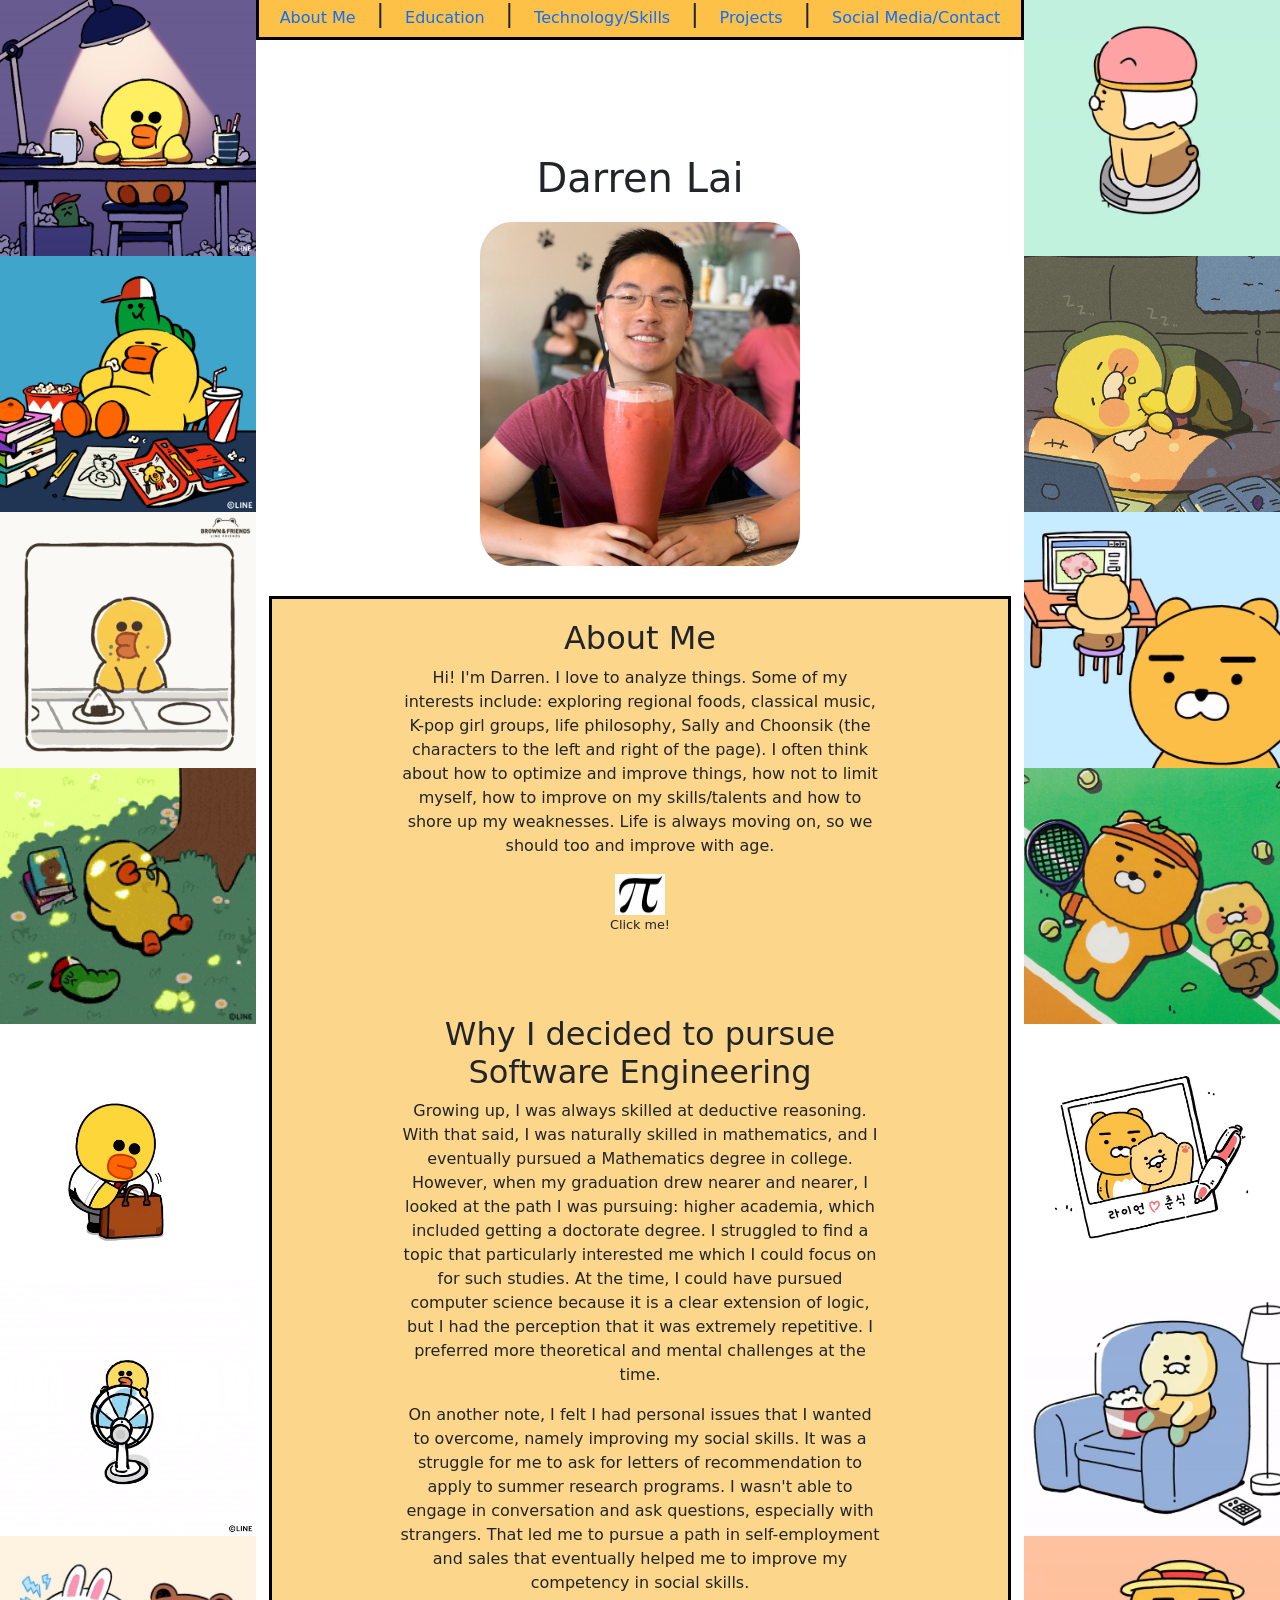
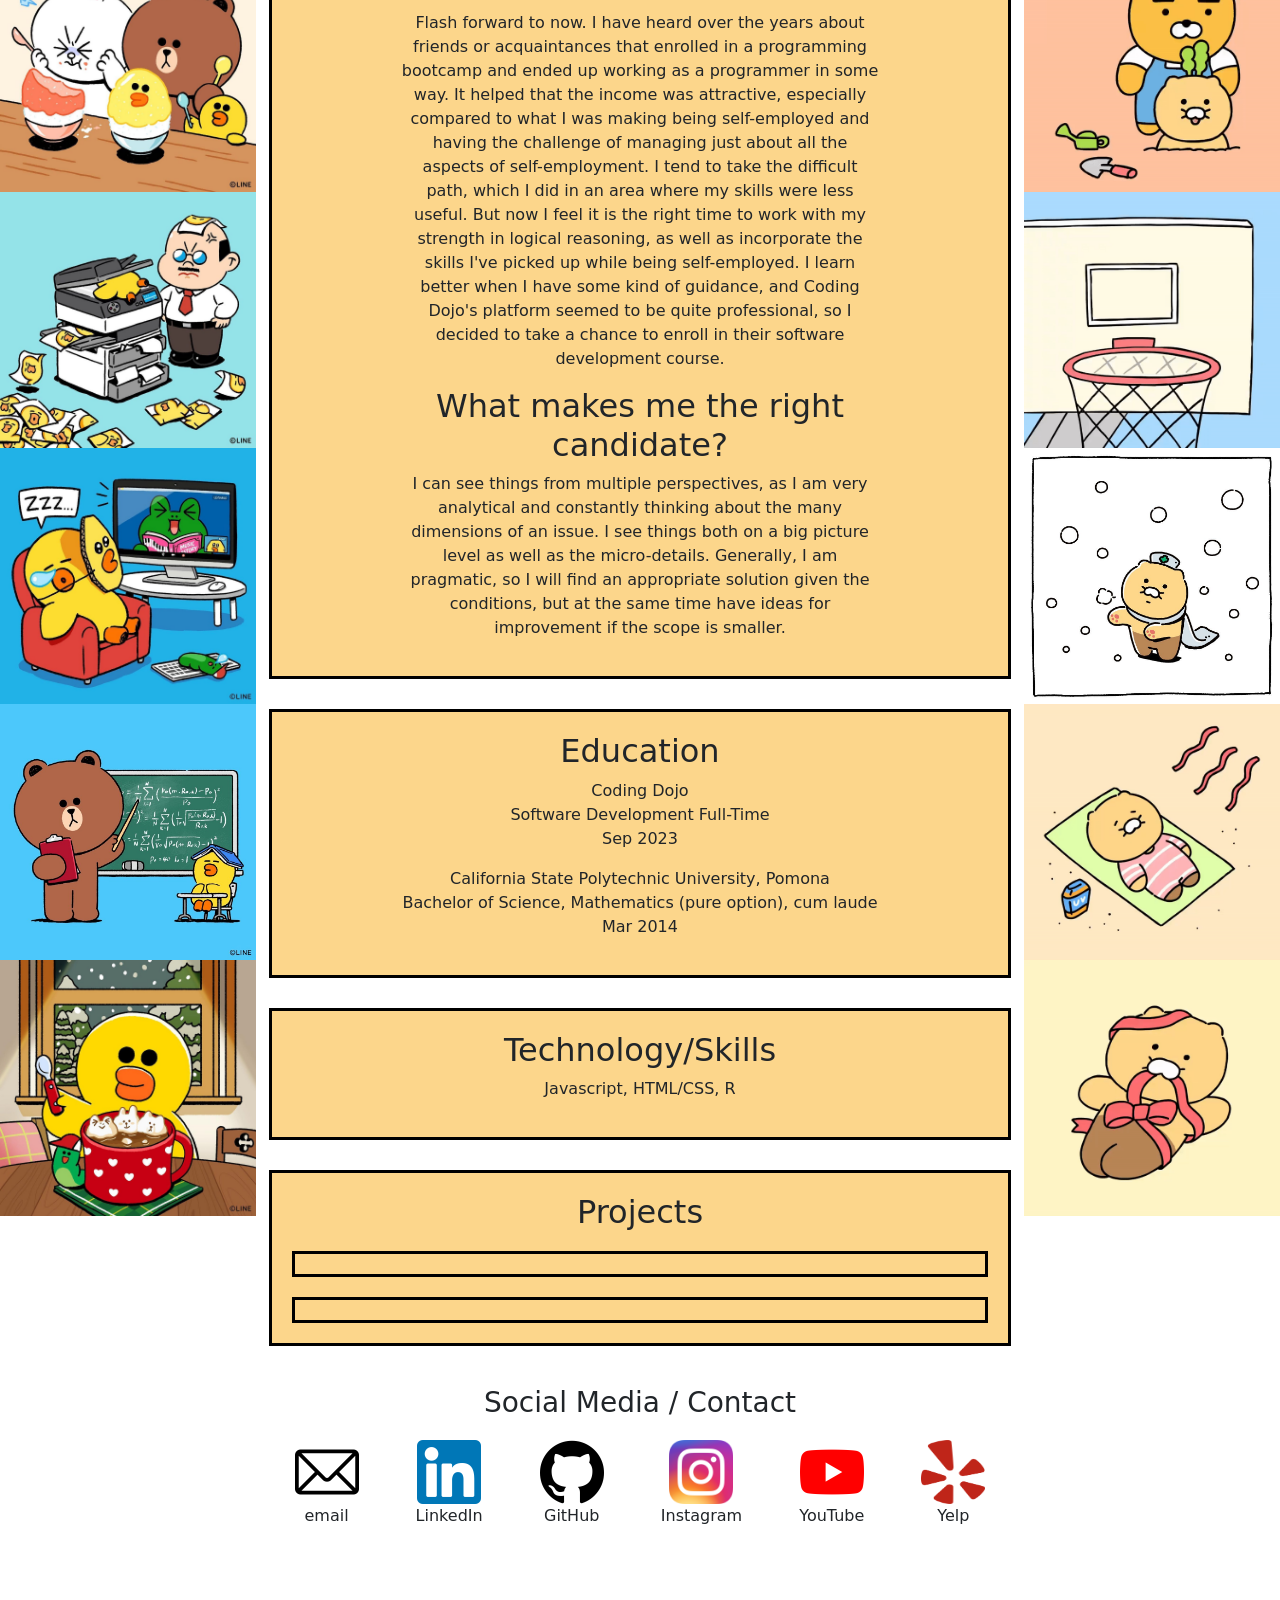
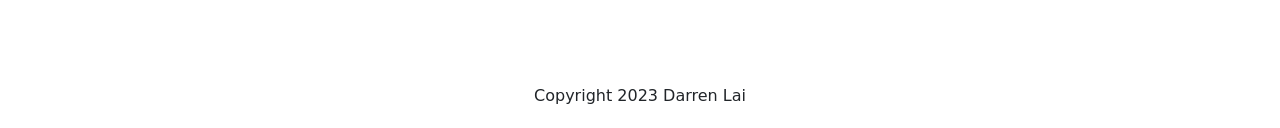
==== index.html @ 69d33baa "Add files via upload" ====
<!DOCTYPE html>
<html lang="en">
  <head>
    <!-- Required meta tags -->
    <meta charset="utf-8">
    <meta name="viewport" content="width=device-width, initial-scale=1, shrink-to-fit=no">
    <title>Darren Lai</title>
    <!-- load Bootstrap -->
    <link href="https://cdn.jsdelivr.net/npm/bootstrap@5.0.1/dist/css/bootstrap.min.css" rel="stylesheet" integrity="sha384-+0n0xVW2eSR5OomGNYDnhzAbDsOXxcvSN1TPprVMTNDbiYZCxYbOOl7+AMvyTG2x" crossorigin="anonymous">
    
    <!-- Optional JavaScript -->
    <script src="https://cdn.jsdelivr.net/npm/bootstrap@5.0.1/dist/js/bootstrap.bundle.min.js" integrity="sha384-gtEjrD/SeCtmISkJkNUaaKMoLD0//ElJ19smozuHV6z3Iehds+3Ulb9Bn9Plx0x4" crossorigin="anonymous"></script>
    <link rel="stylesheet" type="text/css" href="style.css">
</head>
<body>
  <div class="leftColumn">
    <img src="Lai_Darren_Portfolio_images/sally_workshop.jpg" alt="Sally workshop">
    <img src="Lai_Darren_Portfolio_images/sally_desk.jpg" alt="Sally desk">
    <img src="Lai_Darren_Portfolio_images/sally_eating.gif" alt="Sally eating gif">
    <img src="Lai_Darren_Portfolio_images/sally_chilling.gif" alt="Sally chilling">
    <img src="Lai_Darren_Portfolio_images/sally_cheerup.gif" alt="Sally cheer up">
    <img src="Lai_Darren_Portfolio_images/sally_fan.gif" alt="Sally fan">
    <img src="Lai_Darren_Portfolio_images/sally_shavedice.jpg" alt="Sally shaved ice">
    <img src="Lai_Darren_Portfolio_images/sally_copier.jpg" alt="Sally copy machine">
    <img src="Lai_Darren_Portfolio_images/sally_snooze.jpg" alt="Sally snoozing">
    <img src="Lai_Darren_Portfolio_images/sally_class.jpg" alt="Sally in class">
    <img src="Lai_Darren_Portfolio_images/sally_hotcocoa.jpg" alt="">
  </div>
  <div class="rightColumn">
    <img src="Lai_Darren_Portfolio_images/choonsik_carpet.gif" alt="Choonsik magic carpet">
    <img src="Lai_Darren_Portfolio_images/choonsik_dozing.jpg" alt="Ryan and Choonsik photo">
    <img src="Lai_Darren_Portfolio_images/choonsik_computer.gif" alt="Choonsik computer">
    <img src="Lai_Darren_Portfolio_images/ryanchoonsik_tennis.jpg" alt="Ryan and Choonsik tennis">
    <img src="Lai_Darren_Portfolio_images/ryanchoonsik_photo.jpg" alt="Ryan and Choonsik photo">
    <img src="Lai_Darren_Portfolio_images/choonsik_popcorn.gif" alt="Choonsik eating popcorn">
    <img src="Lai_Darren_Portfolio_images/choonsik_garden.gif" alt="Ryan harvesting Choonsik">
    <img src="Lai_Darren_Portfolio_images/choonsik_basketball.gif" alt="Choonsik as basketball">
    <img src="Lai_Darren_Portfolio_images/choonsik_snow.jpg" alt="nurse Choonsik in the snow">
    <img src="Lai_Darren_Portfolio_images/choonsik_tanning.gif" alt="Choonsik tanning">
    <img src="Lai_Darren_Portfolio_images/choonsik_giftwrap.gif" alt="Choonsik giftwrapped">
  </div>
<!-- nagivation hamburger icon-->
  <button onclick=openNav() class="navButton">
    <img src="Lai_Darren_Portfolio_images/hamburgermenu_icon.gif" alt="hamburger menu icon">
  </button>
<!-- navigation bar -->
  <nav class="navScreen">
    <a href="#aboutMe">About Me</a>
    <h4>|</h4>
    <a href="#education">Education</a>
    <h4>|</h4>
    <a href="#techSkills">Technology/Skills</a>
    <h4>|</h4>
    <a href="#projects">Projects</a>
    <h4>|</h4>
    <a href="#socialMedia">Social Media/Contact</a>
  </nav>
<!-- small screen navigation bar -->
  <nav class=navMobile>
    <div class="navMobileRow">
      <a onclick=closeNav() href="#aboutMe">About Me</a>
    <h4>|</h4>
    <a onclick=closeNav() href="#education">Education</a>
    <h4>|</h4>
    <a onclick=closeNav() href="#techSkills">Technology/Skills</a>
    </div>
    <div class="navMobileRow">
      <a onclick=closeNav() href="#projects">Projects</a>
    <h4>|</h4>
    <a onclick=closeNav() href="#socialMedia">Social Media/Contact</a>
    </div>
  </nav>

  <h1>Darren Lai</h1>
  <img class="profilePic" src="Lai_Darren_Portfolio_images/profilepic_main.jpg" alt="profile pic">
  <div id="aboutMe">
    <h2>About Me</h2>
    <p>
      Hi! I'm Darren. I love to analyze things. Some of my interests include: exploring regional foods, classical music, K-pop girl groups, life philosophy, Sally and Choonsik (the characters to the left and right of the page). I often think about how to optimize and improve things, how not to limit myself, how to improve on my skills/talents and how to shore up my weaknesses. Life is always moving on, so we should too and improve with age.
    </p>
    <img class="pi" onclick=showFunFact() src="Lai_Darren_Portfolio_images/blinkingpi.gif" alt="pi">
    <p class="clickMe">
      Click me!
    </p>
    <p class="funFact">
      <span>Fun fact:</span> I can recite <strong>340</strong> digits of pi!
      <br>
      I also love pie. My favorite pies are pecan and french apple.
    </p>
    <h2>Why I decided to pursue Software Engineering</h2>
    <p>
      Growing up, I was always skilled at deductive reasoning. With that said, I was naturally skilled in mathematics, and I eventually pursued a Mathematics degree in college. However, when my graduation drew nearer and nearer, I looked at the path I was pursuing: higher academia, which included getting a doctorate degree. I struggled to find a topic that particularly interested me which I could focus on for such studies. At the time, I could have pursued computer science because it is a clear extension of logic, but I had the perception that it was extremely repetitive. I preferred more theoretical and mental challenges at the time.
    </p>
    <p>
      On another note, I felt I had personal issues that I wanted to overcome, namely improving my social skills. It was a struggle for me to ask for letters of recommendation to apply to summer research programs. I wasn't able to engage in conversation and ask questions, especially with strangers. That led me to pursue a path in self-employment and sales that eventually helped me to improve my competency in social skills.
    </p>
    <p>
      Flash forward to now. I have heard over the years about friends or acquaintances that enrolled in a programming bootcamp and ended up working as a programmer in some way. It helped that the income was attractive, especially compared to what I was making being self-employed and having the challenge of managing just about all the aspects of self-employment. I tend to take the difficult path, which I did in an area where my skills were less useful. But now I feel it is the right time to work with my strength in logical reasoning, as well as incorporate the skills I've picked up while being self-employed. I learn better when I have some kind of guidance, and Coding Dojo's platform seemed to be quite professional, so I decided to take a chance to enroll in their software development course. 
    </p>
    <h2>What makes me the right candidate?</h2>
    <p>
      I can see things from multiple perspectives, as I am very analytical and constantly thinking about the many dimensions of an issue. I see things both on a big picture level as well as the micro-details. Generally, I am pragmatic, so I will find an appropriate solution given the conditions, but at the same time have ideas for improvement if the scope is smaller.  
    </p>
  </div>

  <div id="education">
    <h2>Education</h2>
    <p>
      Coding Dojo
      <br>
      Software Development Full-Time
      <br>
      Sep 2023
    </p>
    <p>
      California State Polytechnic University, Pomona
      <br>
      Bachelor of Science, Mathematics (pure option), cum laude
      <br>
      Mar 2014
    </p>

  </div>
  <div id="techSkills">
    <h2>Technology/Skills</h2>
    <p>Javascript, HTML/CSS, R</p>
  </div>
  <div id="projects">
    <h2>Projects</h2>
    <div class="projectbox"></div>
    <div class="projectbox"></div>
  </div>

  <!-- social media/ contact section -->
  <h3 class="socMed">Social Media / Contact</h3>
  <div id="socialMedia">
    <div onclick=email() class="socMedBox">
        <img src="Lai_Darren_Portfolio_images/email_icon.png" alt="email icon">
      <p>email</p>
    </div>
    <div onclick=linkedin() class="socMedBox">
      <img  src="Lai_Darren_Portfolio_images/linkedin_icon.png" alt="LinkedIn icon">
      <p>LinkedIn</p>
    </div>
    <div onclick=github() class="socMedBox">
      <img  src="Lai_Darren_Portfolio_images/github_icon.png" alt="GitHub icon">
      <p>GitHub</p>
    </div>
    <div onclick=instagram() class="socMedBox">
      <img  src="Lai_Darren_Portfolio_images/instagram_icon.webp" alt="Instagram icon">
      <p>Instagram</p>
    </div>
    <div onclick=youtube() class="socMedBox">
      <img  src="Lai_Darren_Portfolio_images/youtube_icon.png" alt="YouTube icon">
      <p>YouTube</p>
    </div>
    <div onclick=yelp() class="socMedBox">
      <img  src="Lai_Darren_Portfolio_images/yelp_icon.png" alt="Yelp icon">
      <p>Yelp</p>
    </div>
  </div>
  <footer>
    Copyright 2023 Darren Lai
  </footer>
  <script src="script.js"></script>
</body>
</html>
---- style.css ----
* {
  margin: 0px;
  padding: 0px;
  box-sizing: border-box;
}
/* images on side */
.leftColumn {
  position: fixed;
  max-width: 20%;
}

.rightColumn {
  position: fixed;
  right: 0;
  width: 20%;
}

.leftColumn > img, .rightColumn > img {
  width: 100%;
  height: auto;
}

a:link {
  text-decoration: none;
}
/* for computer screens */
@media (min-width: 841px) {
  .navButton {
    visibility: hidden;
  }
  
  .navScreen {
    display: flex;
    list-style-type: none;
    justify-content: space-evenly;
    align-items: center;
    width: 60%;
    font-size: 14;
    position: fixed;
    left: 20%;
    top: 0%;
    background-color: #FDC147;
    border-left: solid black;
    border-right: solid black;
    border-bottom: solid black;
  }

  .navMobile {
    display: none;
  }

  h1 {
    text-align: center;
    padding-top: 100px;
  }
  
  .profilePic {
    display: flex;
    max-width: 25%;
    margin: auto;
    margin-top: 20px;
    border-radius: 10%;
  }

  #aboutMe, #education, #techSkills, #projects {
    margin: auto;
    margin-top: 30px;
    width: 58%;
    text-align: center;
    border: solid black;
    padding: 20px;
    background-color: #FCD68B;
  }

  #aboutMe {
    padding-left: 10%;
    padding-right: 10%;
  }

  .socMed {
    text-align: center;
    width: 60%;
    margin: auto;
    margin-top: 40px;
  }
  
  #socialMedia {
    display: flex;
    width: 60%;
    margin: 0px auto;
    justify-content: space-around;
    margin-top: 0px;
    padding: 10px;
    margin-bottom: 100px;
  }
  
  .socMedBox {
    display: block;
    text-align: center;
    margin: auto;
    padding: 10px;
  }
  
  .socMedBox > img {
    width: 5vw;
    height: 5vw;
  }
  
  .socMedBox > a > img {
    width: 5vw;
    height: 5vw;
  }
  
  .socMedBox > img:hover, .socMedBox > a > img:hover {
    width: 6vw;
    height: 6vw;
  }
  
  .socMedBox > p {
    text-align: center;
  }
}
/* for small screens */ 
@media (max-width:840px) {
  .navButton {
    position: fixed;
    left: 20%;
  }
  
  .navScreen {
    display: none;
  }

  .navMobile {
    visibility: hidden;
    position: fixed;
    top: 0%;
    width: 100%;
    background-color: white;
    border-left: solid black;
    border-right: solid black;
    border-bottom: solid black;
  }

  .navMobileRow {
    display: hidden;
    display: flex;
    list-style-type: none;
    width: 100%;
    font-size: 10;
    justify-content: space-evenly;
    align-items: center;
    background-color: #FDC147;
    padding-top: 0px;
    align-items: center;
    border-bottom: solid black;
  }

  h1 {
    text-align: center;
    padding-top: 100px;
  }
  
  .profilePic {
    display: flex;
    max-width: 25%;
    margin: auto;
    margin-top: 20px;
    border-radius: 10%;
  }

  #aboutMe, #education, #techSkills, #projects {
    margin: auto;
    margin-top: 20px;
    width: 58%;
    text-align: center;
    border: solid black;
    padding: 10px;
    background-color: #FCD68B;
  }
  #aboutMe {
    padding-left: 5%;
    padding-right: 5%;
  }
  .socMed {
    text-align: center;
    width: 60%;
    margin: auto;
    margin-top: 40px;
    margin-bottom: 10px;
  }
  
  #socialMedia {
    width: 100px;
    margin: 0px auto;
    margin-top: 0px;
    padding: 10px;
    margin-bottom: 20px;
    align-items: center;
  }
  
  .socMedBox {
    display: flex;
    justify-content: flex-start;

  }
  
  .socMedBox > img {
    width: 5vw;
    height: 5vw;
  }
  
  .socMedBox > a > img {
    width: 5vw;
    height: 5vw;
  }
  
  .socMedBox > p {
    padding-left: 20px;
  }
}

.pi {
  width: 5%;
  min-width: 50px;
}

.clickMe {
  font-size: 80%;
}

.funFact {
  visibility: hidden;
}

.funFact > span {
  color: red;
}

.projectbox {
  border: solid black;
  padding: 10px;
  margin-top: 20px;
}

footer {
  text-align: center;
  padding: 20px;
}
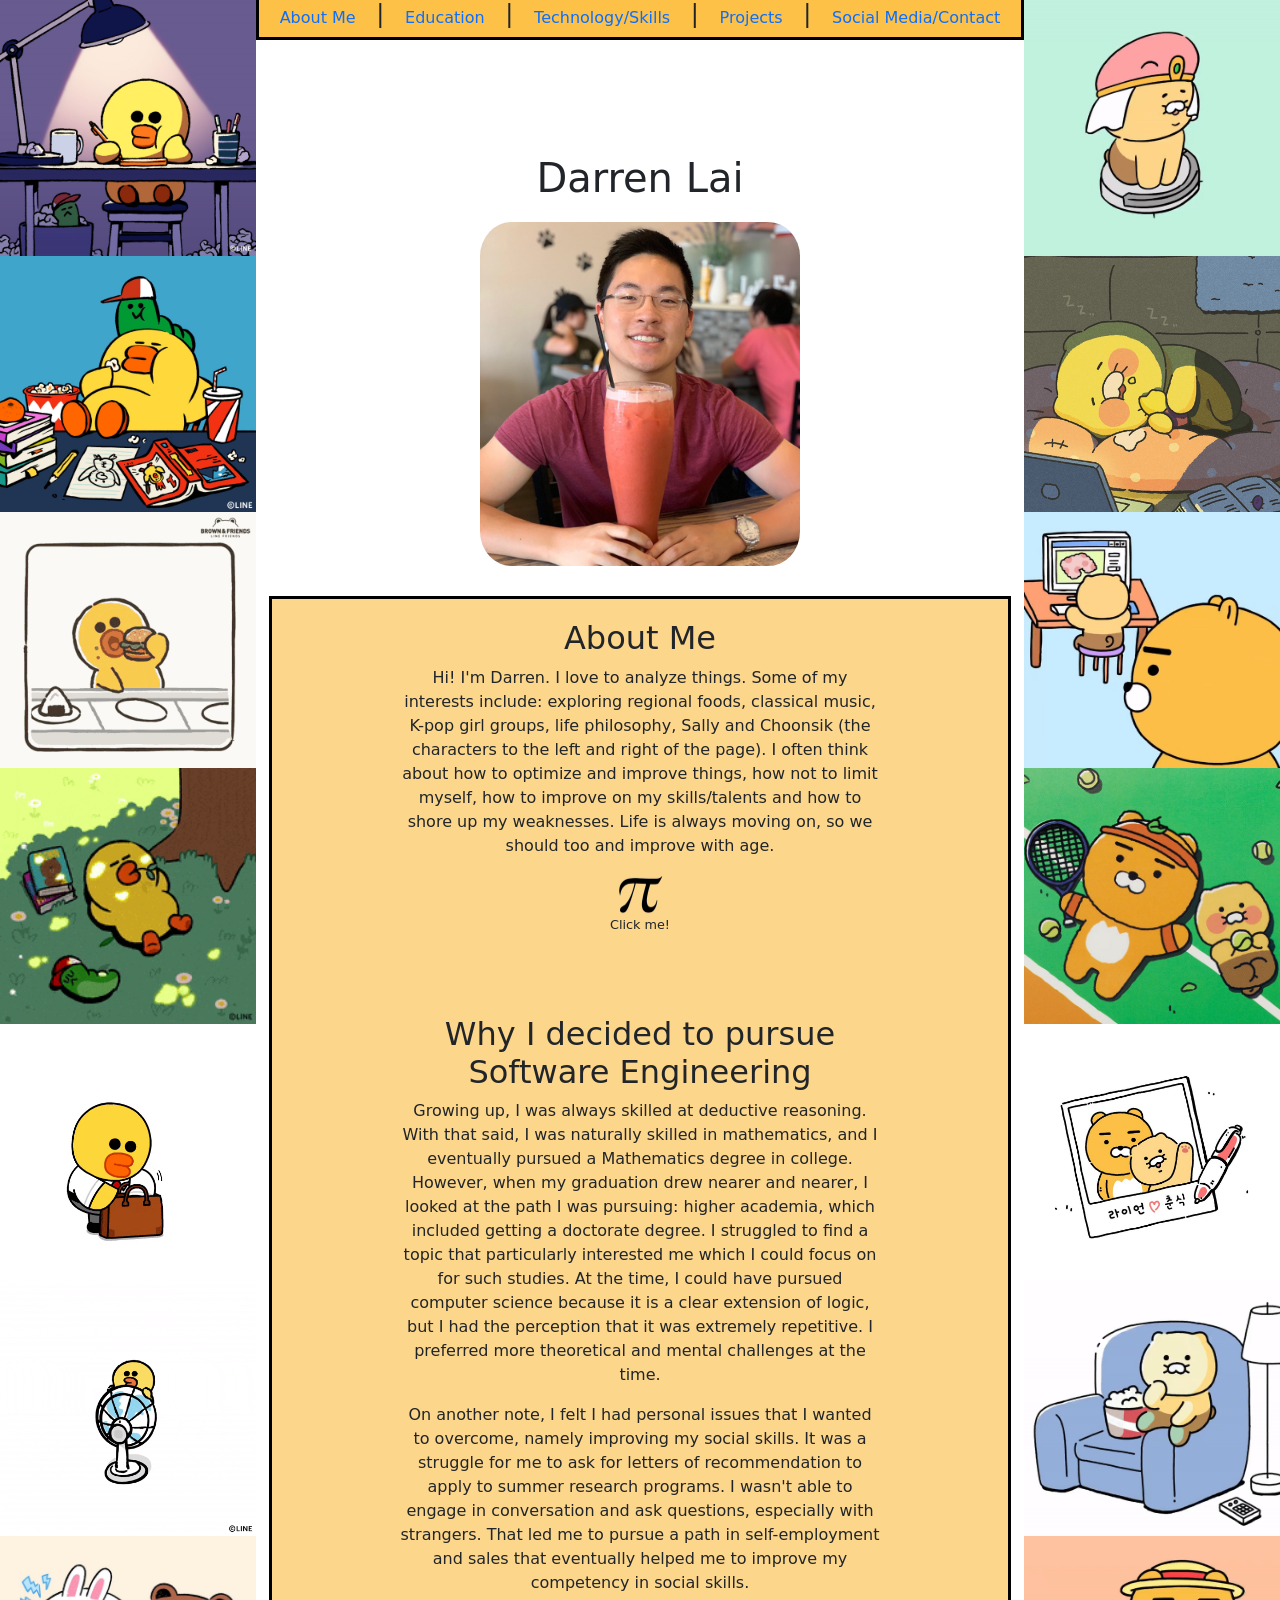
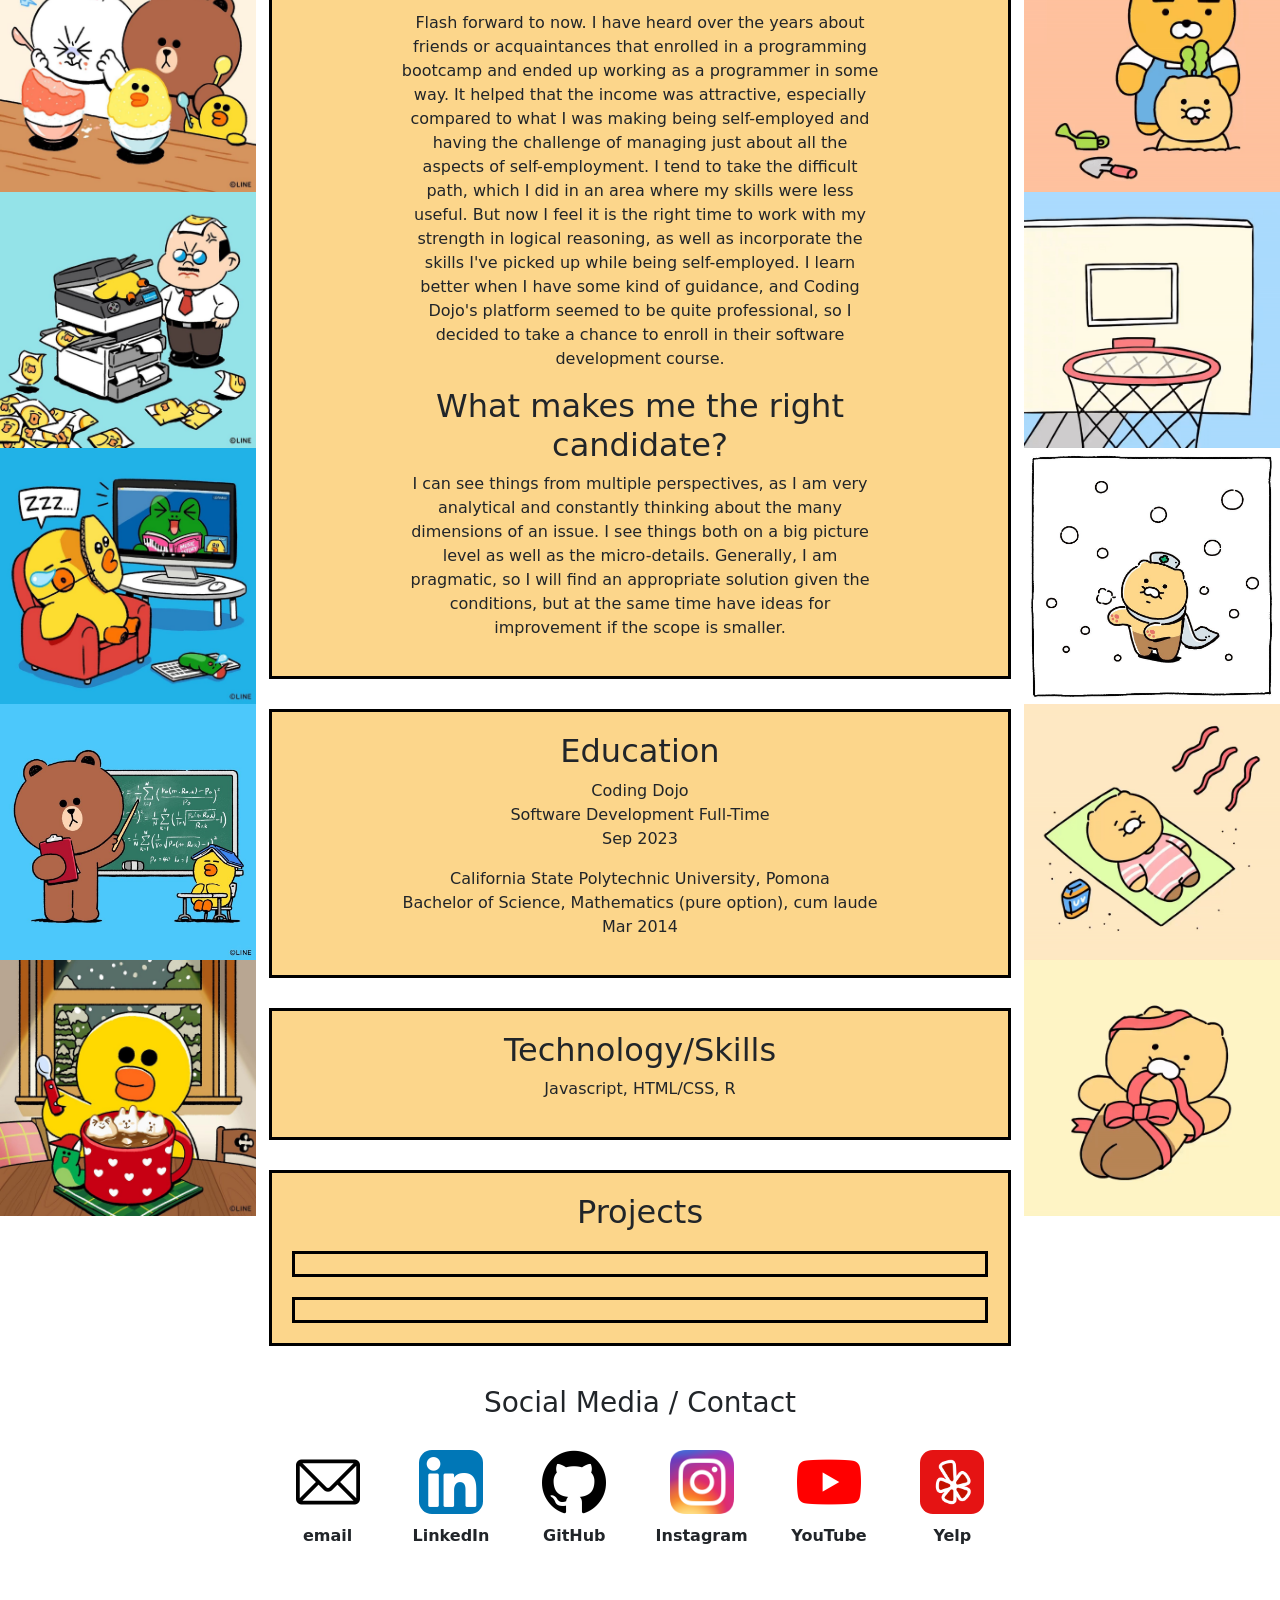
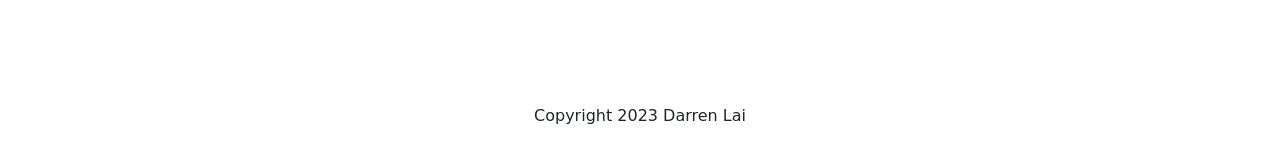
==== commit ee2af4aa: "Add files via upload" ====
--- a/index.html
+++ b/index.html
@@ -6,10 +6,8 @@
     <meta name="viewport" content="width=device-width, initial-scale=1, shrink-to-fit=no">
     <title>Darren Lai</title>
     <!-- load Bootstrap -->
+    <!-- I didn't actually use Bootstrap but I liked the font so I kept this here-->
     <link href="https://cdn.jsdelivr.net/npm/bootstrap@5.0.1/dist/css/bootstrap.min.css" rel="stylesheet" integrity="sha384-+0n0xVW2eSR5OomGNYDnhzAbDsOXxcvSN1TPprVMTNDbiYZCxYbOOl7+AMvyTG2x" crossorigin="anonymous">
-    
-    <!-- Optional JavaScript -->
-    <script src="https://cdn.jsdelivr.net/npm/bootstrap@5.0.1/dist/js/bootstrap.bundle.min.js" integrity="sha384-gtEjrD/SeCtmISkJkNUaaKMoLD0//ElJ19smozuHV6z3Iehds+3Ulb9Bn9Plx0x4" crossorigin="anonymous"></script>
     <link rel="stylesheet" type="text/css" href="style.css">
 </head>
 <body>
@@ -40,7 +38,7 @@
     <img src="Lai_Darren_Portfolio_images/choonsik_giftwrap.gif" alt="Choonsik giftwrapped">
   </div>
 <!-- nagivation hamburger icon-->
-  <button onclick=openNav() class="navButton">
+  <button onmouseover=openNav() onclick=openNav() class="navButton">
     <img src="Lai_Darren_Portfolio_images/hamburgermenu_icon.gif" alt="hamburger menu icon">
   </button>
 <!-- navigation bar -->
@@ -56,7 +54,7 @@
     <a href="#socialMedia">Social Media/Contact</a>
   </nav>
 <!-- small screen navigation bar -->
-  <nav class=navMobile>
+  <nav onmouseleave=closeNav() class=navMobile>
     <div class="navMobileRow">
       <a onclick=closeNav() href="#aboutMe">About Me</a>
     <h4>|</h4>
@@ -70,15 +68,16 @@
     <a onclick=closeNav() href="#socialMedia">Social Media/Contact</a>
     </div>
   </nav>
-
+<!-- Name/ Profile Picture-->
   <h1>Darren Lai</h1>
   <img class="profilePic" src="Lai_Darren_Portfolio_images/profilepic_main.jpg" alt="profile pic">
+<!-- About Me section--> 
   <div id="aboutMe">
     <h2>About Me</h2>
     <p>
       Hi! I'm Darren. I love to analyze things. Some of my interests include: exploring regional foods, classical music, K-pop girl groups, life philosophy, Sally and Choonsik (the characters to the left and right of the page). I often think about how to optimize and improve things, how not to limit myself, how to improve on my skills/talents and how to shore up my weaknesses. Life is always moving on, so we should too and improve with age.
     </p>
-    <img class="pi" onclick=showFunFact() src="Lai_Darren_Portfolio_images/blinkingpi.gif" alt="pi">
+    <img class="pi" onclick=showFunFact() src="Lai_Darren_Portfolio_images/transparent_blinkingpi.gif" alt="pi">
     <p class="clickMe">
       Click me!
     </p>
@@ -102,7 +101,7 @@
       I can see things from multiple perspectives, as I am very analytical and constantly thinking about the many dimensions of an issue. I see things both on a big picture level as well as the micro-details. Generally, I am pragmatic, so I will find an appropriate solution given the conditions, but at the same time have ideas for improvement if the scope is smaller.  
     </p>
   </div>
-
+<!-- Education section-->
   <div id="education">
     <h2>Education</h2>
     <p>
@@ -155,7 +154,7 @@
       <p>YouTube</p>
     </div>
     <div onclick=yelp() class="socMedBox">
-      <img  src="Lai_Darren_Portfolio_images/yelp_icon.png" alt="Yelp icon">
+      <img  src="Lai_Darren_Portfolio_images/yelp_icon.jpg" alt="Yelp icon">
       <p>Yelp</p>
     </div>
   </div>
--- a/style.css
+++ b/style.css
@@ -45,6 +45,11 @@
     border-bottom: solid black;
   }
 
+.navScreen > a:hover {
+  text-decoration: underline;
+  font-weight: bold;
+}
+
   .navMobile {
     display: none;
   }
@@ -104,6 +109,8 @@
   .socMedBox > img {
     width: 5vw;
     height: 5vw;
+    margin: 10px;
+    border-radius: 20%;
   }
   
   .socMedBox > a > img {
@@ -112,27 +119,32 @@
   }
   
   .socMedBox > img:hover, .socMedBox > a > img:hover {
-    width: 6vw;
-    height: 6vw;
+    transform: scale(1.2);
   }
   
   .socMedBox > p {
     text-align: center;
-  }
-}
-/* for small screens */ 
+    font-weight: bold;
+  }
+}
+/* for smaller screens */ 
 @media (max-width:840px) {
   .navButton {
     position: fixed;
     left: 20%;
   }
   
+  .navButton:hover {
+    scale: 120%;
+  }
+
   .navScreen {
     display: none;
   }
 
   .navMobile {
-    visibility: hidden;
+    visibility: "hidden";
+    transition: 500ms;
     position: fixed;
     top: 0%;
     width: 100%;
@@ -142,6 +154,11 @@
     border-bottom: solid black;
   }
 
+.navMobileRow > a:hover {
+  font-weight: bold;
+  text-decoration: underline;
+}
+
   .navMobileRow {
     display: hidden;
     display: flex;
@@ -202,12 +219,16 @@
   .socMedBox {
     display: flex;
     justify-content: flex-start;
-
   }
   
   .socMedBox > img {
     width: 5vw;
     height: 5vw;
+    border-radius: 20%;
+  }
+
+  .socMedBox > img:hover, .socMedBox > a > img:hover {
+    transform: scale(1.2);
   }
   
   .socMedBox > a > img {
@@ -217,6 +238,7 @@
   
   .socMedBox > p {
     padding-left: 20px;
+    font-weight: bold;
   }
 }
 
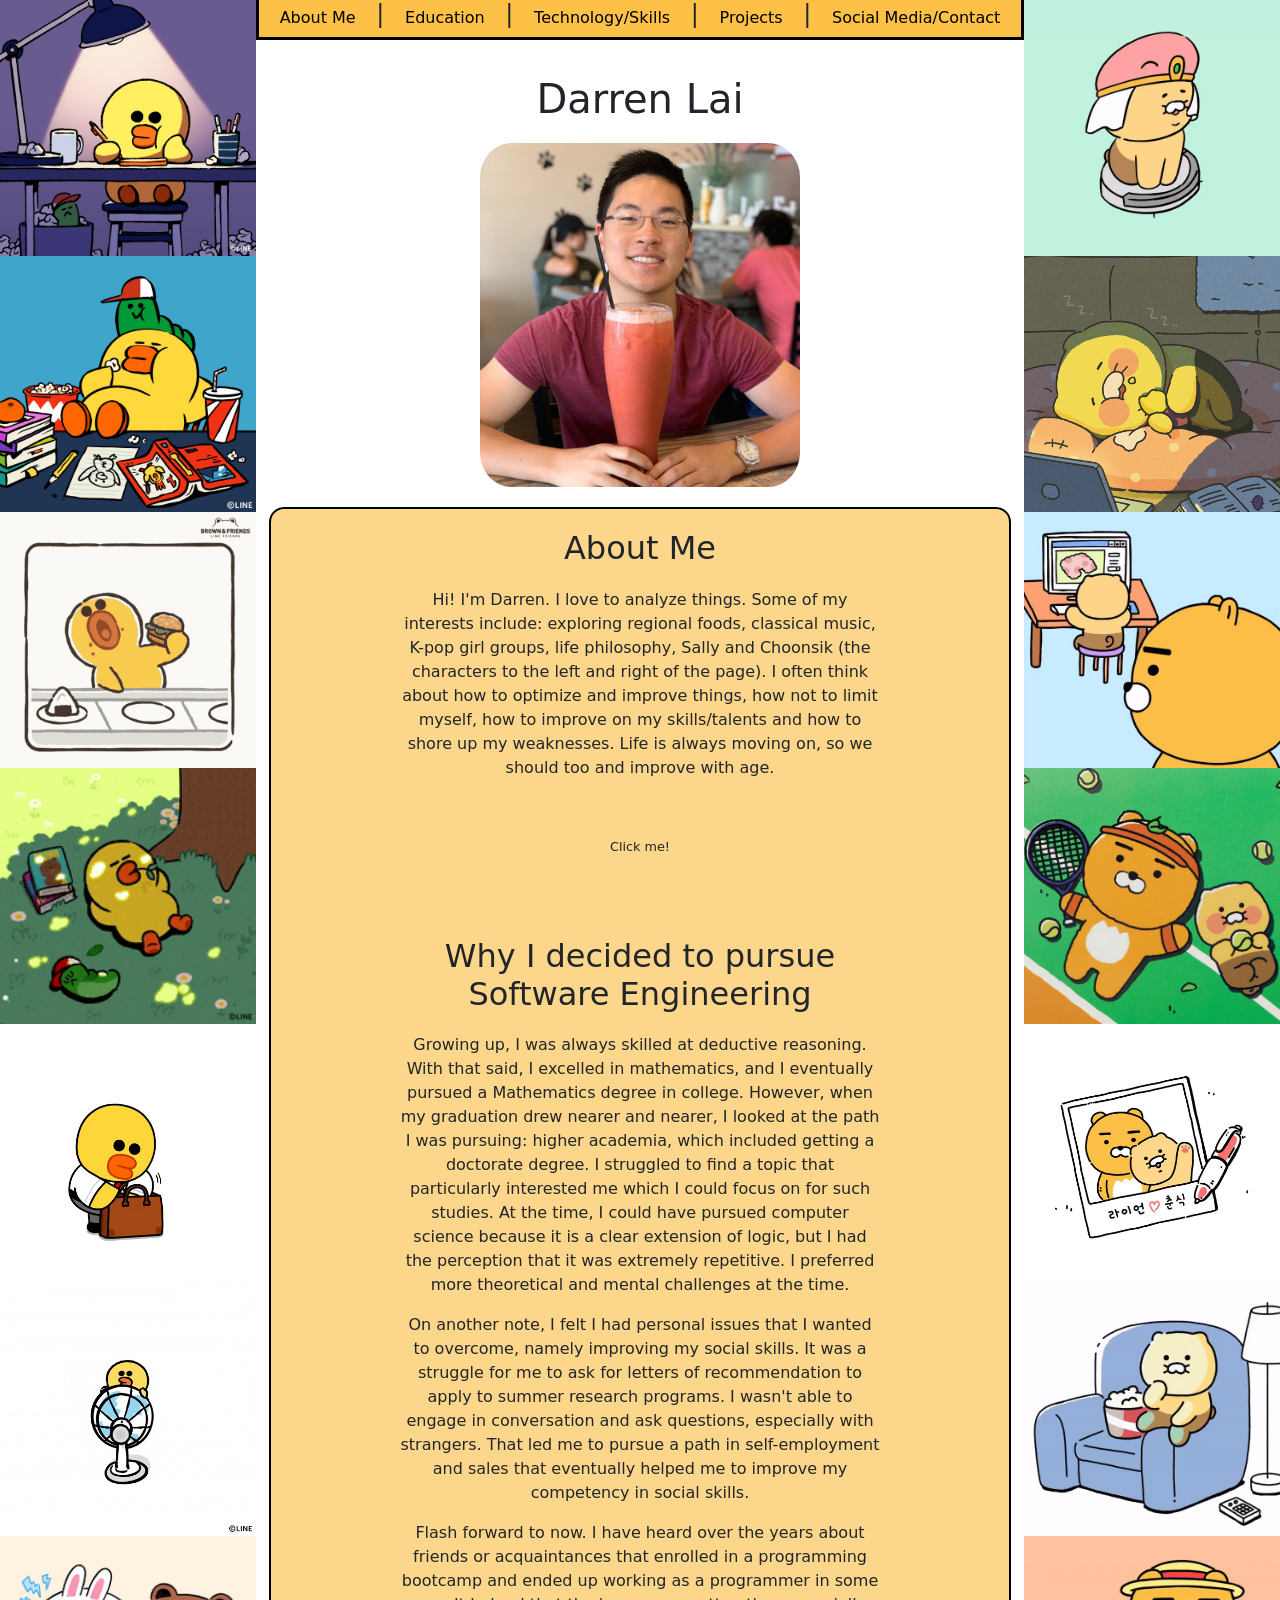
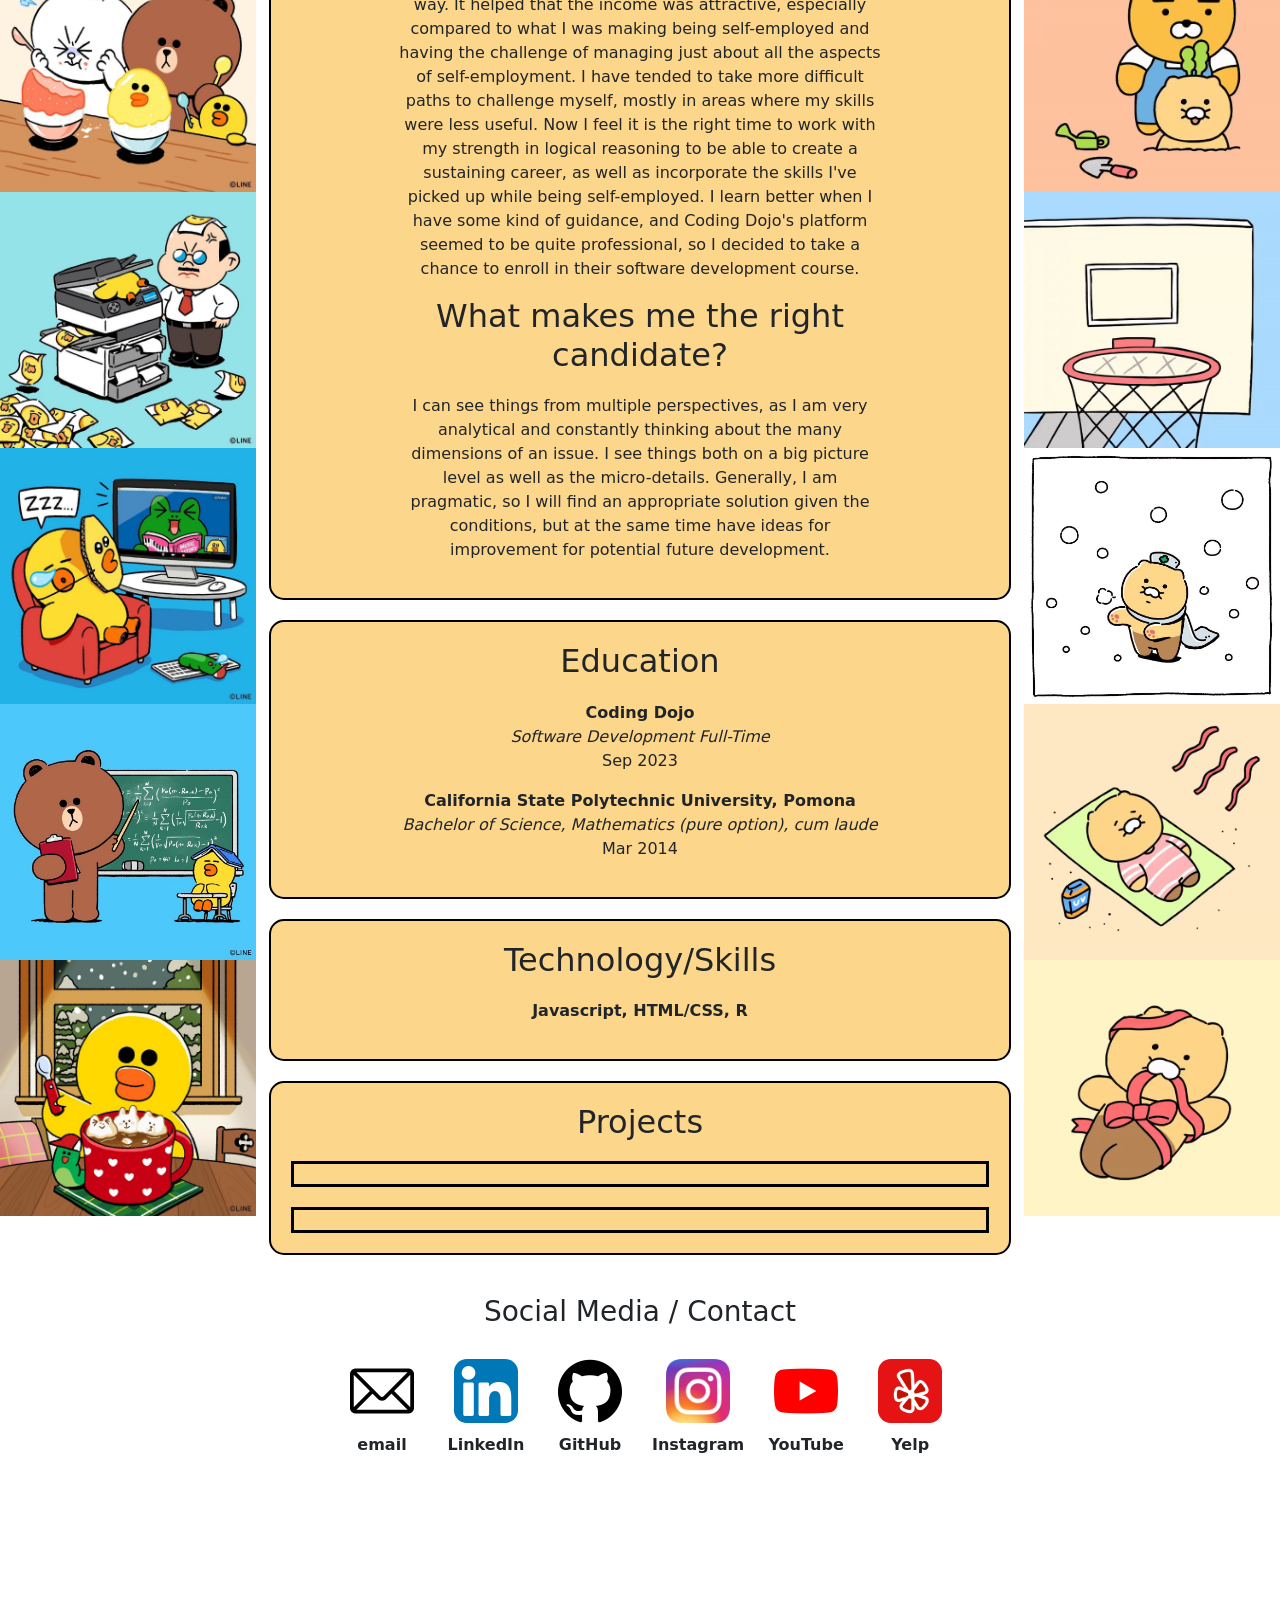
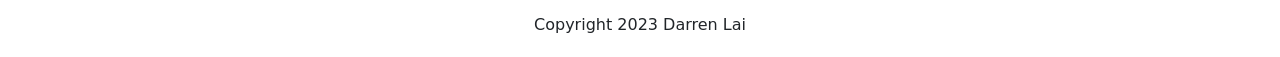
==== commit e1ed57f1: "Final Portfolio Project upload" ====
--- a/index.html
+++ b/index.html
@@ -11,6 +11,7 @@
     <link rel="stylesheet" type="text/css" href="style.css">
 </head>
 <body>
+  <!-- images on left and right side -->
   <div class="leftColumn">
     <img src="Lai_Darren_Portfolio_images/sally_workshop.jpg" alt="Sally workshop">
     <img src="Lai_Darren_Portfolio_images/sally_desk.jpg" alt="Sally desk">
@@ -37,13 +38,10 @@
     <img src="Lai_Darren_Portfolio_images/choonsik_tanning.gif" alt="Choonsik tanning">
     <img src="Lai_Darren_Portfolio_images/choonsik_giftwrap.gif" alt="Choonsik giftwrapped">
   </div>
-<!-- nagivation hamburger icon-->
-  <button onmouseover=openNav() onclick=openNav() class="navButton">
-    <img src="Lai_Darren_Portfolio_images/hamburgermenu_icon.gif" alt="hamburger menu icon">
-  </button>
-<!-- navigation bar -->
+
+<!-- desktop/large screen navigation bar -->
   <nav class="navScreen">
-    <a href="#aboutMe">About Me</a>
+    <a href="#myName">About Me</a>
     <h4>|</h4>
     <a href="#education">Education</a>
     <h4>|</h4>
@@ -53,25 +51,28 @@
     <h4>|</h4>
     <a href="#socialMedia">Social Media/Contact</a>
   </nav>
-<!-- small screen navigation bar -->
-  <nav onmouseleave=closeNav() class=navMobile>
+<!-- small screen navigation -->
+<button onclick=openNav() class="navButton">
+  <img src="Lai_Darren_Portfolio_images/hamburgermenu_icon.png" alt="hamburger menu icon">
+</button>
+  <nav onclick = closeNav() class=navMobile>
     <div class="navMobileRow">
-      <a onclick=closeNav() href="#aboutMe">About Me</a>
-    <h4>|</h4>
-    <a onclick=closeNav() href="#education">Education</a>
-    <h4>|</h4>
-    <a onclick=closeNav() href="#techSkills">Technology/Skills</a>
+      <a onclick=closeNav() href="#myName">About Me</a>
+      <h4>|</h4>
+      <a onclick=closeNav() href="#education">Education</a>
+      <h4>|</h4>
+      <a onclick=closeNav() href="#techSkills">Technology/Skills</a>
     </div>
     <div class="navMobileRow">
       <a onclick=closeNav() href="#projects">Projects</a>
-    <h4>|</h4>
-    <a onclick=closeNav() href="#socialMedia">Social Media/Contact</a>
+      <h4>|</h4>
+      <a onclick=closeNav() href="#socialMedia">Social Media/Contact</a>
     </div>
   </nav>
-<!-- Name/ Profile Picture-->
-  <h1>Darren Lai</h1>
-  <img class="profilePic" src="Lai_Darren_Portfolio_images/profilepic_main.jpg" alt="profile pic">
-<!-- About Me section--> 
+<!-- Name and Profile Picture -->
+  <h1 id="myName">Darren Lai</h1>
+  <img class="profilePic" src="Lai_Darren_Portfolio_images/profilepic_main.jpg" alt="Darren profile pic">
+<!-- About Me section --> 
   <div id="aboutMe">
     <h2>About Me</h2>
     <p>
@@ -88,41 +89,42 @@
     </p>
     <h2>Why I decided to pursue Software Engineering</h2>
     <p>
-      Growing up, I was always skilled at deductive reasoning. With that said, I was naturally skilled in mathematics, and I eventually pursued a Mathematics degree in college. However, when my graduation drew nearer and nearer, I looked at the path I was pursuing: higher academia, which included getting a doctorate degree. I struggled to find a topic that particularly interested me which I could focus on for such studies. At the time, I could have pursued computer science because it is a clear extension of logic, but I had the perception that it was extremely repetitive. I preferred more theoretical and mental challenges at the time.
+      Growing up, I was always skilled at deductive reasoning. With that said, I excelled in mathematics, and I eventually pursued a Mathematics degree in college. However, when my graduation drew nearer and nearer, I looked at the path I was pursuing: higher academia, which included getting a doctorate degree. I struggled to find a topic that particularly interested me which I could focus on for such studies. At the time, I could have pursued computer science because it is a clear extension of logic, but I had the perception that it was extremely repetitive. I preferred more theoretical and mental challenges at the time.
     </p>
     <p>
       On another note, I felt I had personal issues that I wanted to overcome, namely improving my social skills. It was a struggle for me to ask for letters of recommendation to apply to summer research programs. I wasn't able to engage in conversation and ask questions, especially with strangers. That led me to pursue a path in self-employment and sales that eventually helped me to improve my competency in social skills.
     </p>
     <p>
-      Flash forward to now. I have heard over the years about friends or acquaintances that enrolled in a programming bootcamp and ended up working as a programmer in some way. It helped that the income was attractive, especially compared to what I was making being self-employed and having the challenge of managing just about all the aspects of self-employment. I tend to take the difficult path, which I did in an area where my skills were less useful. But now I feel it is the right time to work with my strength in logical reasoning, as well as incorporate the skills I've picked up while being self-employed. I learn better when I have some kind of guidance, and Coding Dojo's platform seemed to be quite professional, so I decided to take a chance to enroll in their software development course. 
+      Flash forward to now. I have heard over the years about friends or acquaintances that enrolled in a programming bootcamp and ended up working as a programmer in some way. It helped that the income was attractive, especially compared to what I was making being self-employed and having the challenge of managing just about all the aspects of self-employment. I have tended to take more difficult paths to challenge myself, mostly in areas where my skills were less useful. Now I feel it is the right time to work with my strength in logical reasoning to be able to create a sustaining career, as well as incorporate the skills I've picked up while being self-employed. I learn better when I have some kind of guidance, and Coding Dojo's platform seemed to be quite professional, so I decided to take a chance to enroll in their software development course. 
     </p>
     <h2>What makes me the right candidate?</h2>
     <p>
-      I can see things from multiple perspectives, as I am very analytical and constantly thinking about the many dimensions of an issue. I see things both on a big picture level as well as the micro-details. Generally, I am pragmatic, so I will find an appropriate solution given the conditions, but at the same time have ideas for improvement if the scope is smaller.  
+      I can see things from multiple perspectives, as I am very analytical and constantly thinking about the many dimensions of an issue. I see things both on a big picture level as well as the micro-details. Generally, I am pragmatic, so I will find an appropriate solution given the conditions, but at the same time have ideas for improvement for potential future development.
     </p>
   </div>
-<!-- Education section-->
+<!-- Education section -->
   <div id="education">
     <h2>Education</h2>
     <p>
-      Coding Dojo
+      <b>Coding Dojo</b>
       <br>
-      Software Development Full-Time
+      <i>Software Development Full-Time</i>
       <br>
       Sep 2023
     </p>
     <p>
-      California State Polytechnic University, Pomona
+      <b>California State Polytechnic University, Pomona</b>
       <br>
-      Bachelor of Science, Mathematics (pure option), cum laude
+      <i>Bachelor of Science, Mathematics (pure option), cum laude</i>
       <br>
       Mar 2014
     </p>
 
   </div>
+  <!-- technology/skills -->
   <div id="techSkills">
     <h2>Technology/Skills</h2>
-    <p>Javascript, HTML/CSS, R</p>
+    <p><b>Javascript, HTML/CSS, R</b></p>
   </div>
   <div id="projects">
     <h2>Projects</h2>
@@ -158,6 +160,7 @@
       <p>Yelp</p>
     </div>
   </div>
+  <!-- footer -->
   <footer>
     Copyright 2023 Darren Lai
   </footer>
--- a/style.css
+++ b/style.css
@@ -1,12 +1,13 @@
+/* css reset */
 * {
   margin: 0px;
   padding: 0px;
   box-sizing: border-box;
 }
-/* images on side */
+/* images on sides */
 .leftColumn {
   position: fixed;
-  max-width: 20%;
+  width: 20%;
 }
 
 .rightColumn {
@@ -20,15 +21,13 @@
   height: auto;
 }
 
-a:link {
-  text-decoration: none;
-}
-/* for computer screens */
+/* for computer/larger screens */
 @media (min-width: 841px) {
+  /* navigation */
   .navButton {
-    visibility: hidden;
-  }
-  
+    display: none;
+  }
+
   .navScreen {
     display: flex;
     list-style-type: none;
@@ -45,53 +44,39 @@
     border-bottom: solid black;
   }
 
-.navScreen > a:hover {
-  text-decoration: underline;
-  font-weight: bold;
-}
+  .navScreen > a:hover {
+    text-decoration: underline;
+    font-weight: bold;
+  }
+
+  a {
+    text-decoration: none;
+    color: black;
+  }
 
   .navMobile {
     display: none;
   }
-
-  h1 {
-    text-align: center;
-    padding-top: 100px;
-  }
-  
-  .profilePic {
-    display: flex;
-    max-width: 25%;
-    margin: auto;
-    margin-top: 20px;
-    border-radius: 10%;
+  
+  /* profile section large screen */
+  #myName {
+    text-align: center;
+    padding-top: 75px;
   }
 
   #aboutMe, #education, #techSkills, #projects {
-    margin: auto;
-    margin-top: 30px;
-    width: 58%;
-    text-align: center;
-    border: solid black;
     padding: 20px;
-    background-color: #FCD68B;
   }
 
   #aboutMe {
     padding-left: 10%;
     padding-right: 10%;
   }
-
-  .socMed {
-    text-align: center;
-    width: 60%;
-    margin: auto;
-    margin-top: 40px;
-  }
-  
+  
+  /* social media section large screen */
   #socialMedia {
     display: flex;
-    width: 60%;
+    width: 50%;
     margin: 0px auto;
     justify-content: space-around;
     margin-top: 0px;
@@ -118,10 +103,6 @@
     height: 5vw;
   }
   
-  .socMedBox > img:hover, .socMedBox > a > img:hover {
-    transform: scale(1.2);
-  }
-  
   .socMedBox > p {
     text-align: center;
     font-weight: bold;
@@ -129,11 +110,23 @@
 }
 /* for smaller screens */ 
 @media (max-width:840px) {
+  /* navigation */
   .navButton {
     position: fixed;
     left: 20%;
-  }
-  
+    background-color: #FDC147;
+    border-radius: 15%;
+    border-color: #FCD68B;
+  }
+
+  .navButton > img {
+    height: 75px;
+  }
+  
+  .navButton > p {
+    font-size: 12px;
+  }
+
   .navButton:hover {
     scale: 120%;
   }
@@ -144,23 +137,21 @@
 
   .navMobile {
     visibility: "hidden";
-    transition: 500ms;
     position: fixed;
     top: 0%;
     width: 100%;
     background-color: white;
-    border-left: solid black;
-    border-right: solid black;
-    border-bottom: solid black;
-  }
-
-.navMobileRow > a:hover {
-  font-weight: bold;
-  text-decoration: underline;
-}
+    border-left: 1px solid black;
+    border-right: 1px solid black;
+    border-bottom: 1px solid black;
+  }
+
+  .navMobileRow > a:hover {
+    font-weight: bold;
+    text-decoration: underline;
+  }
 
   .navMobileRow {
-    display: hidden;
     display: flex;
     list-style-type: none;
     width: 100%;
@@ -172,48 +163,34 @@
     align-items: center;
     border-bottom: solid black;
   }
-
-  h1 {
-    text-align: center;
-    padding-top: 100px;
-  }
-  
-  .profilePic {
-    display: flex;
-    max-width: 25%;
-    margin: auto;
-    margin-top: 20px;
-    border-radius: 10%;
-  }
-
+  a {
+    color: black;
+  }
+  /* profile section small screen */
+  #myName {
+    text-align: center;
+    padding-top: 85px;
+  }
+  
   #aboutMe, #education, #techSkills, #projects {
-    margin: auto;
-    margin-top: 20px;
-    width: 58%;
-    text-align: center;
-    border: solid black;
-    padding: 10px;
-    background-color: #FCD68B;
+    padding: 10px;
   }
   #aboutMe {
     padding-left: 5%;
     padding-right: 5%;
   }
+
+  /* social media small screen */
   .socMed {
-    text-align: center;
-    width: 60%;
-    margin: auto;
-    margin-top: 40px;
     margin-bottom: 10px;
   }
   
   #socialMedia {
-    width: 100px;
+    width: 130px;
     margin: 0px auto;
     margin-top: 0px;
     padding: 10px;
     margin-bottom: 20px;
-    align-items: center;
   }
   
   .socMedBox {
@@ -225,10 +202,6 @@
     width: 5vw;
     height: 5vw;
     border-radius: 20%;
-  }
-
-  .socMedBox > img:hover, .socMedBox > a > img:hover {
-    transform: scale(1.2);
   }
   
   .socMedBox > a > img {
@@ -240,6 +213,28 @@
     padding-left: 20px;
     font-weight: bold;
   }
+}
+/* end of screen adjustment css */
+
+/* about me section */
+
+.profilePic {
+  display: flex;
+  max-width: 25%;
+  margin: auto;
+  margin-top: 20px;
+  border-radius: 10%;
+}
+
+#aboutMe, #education, #techSkills, #projects {
+  margin: auto;
+  margin-top: 20px;
+  width: 58%;
+  text-align: center;
+  border: none;
+  background-color: #FCD68B;
+  border: 2px solid black;
+  border-radius: 15px;
 }
 
 .pi {
@@ -251,6 +246,10 @@
   font-size: 80%;
 }
 
+h2 {
+  margin-bottom: 20px;
+}
+
 .funFact {
   visibility: hidden;
 }
@@ -259,12 +258,26 @@
   color: red;
 }
 
+/* project section*/
 .projectbox {
   border: solid black;
   padding: 10px;
   margin-top: 20px;
 }
 
+/* social media section (applies to all screen sizes */
+.socMed {
+  text-align: center;
+  width: 60%;
+  margin: auto;
+  margin-top: 40px;
+}
+
+.socMedBox > img:hover, .socMedBox > a > img:hover {
+  transform: scale(1.2);
+}
+
+/* footer */
 footer {
   text-align: center;
   padding: 20px;
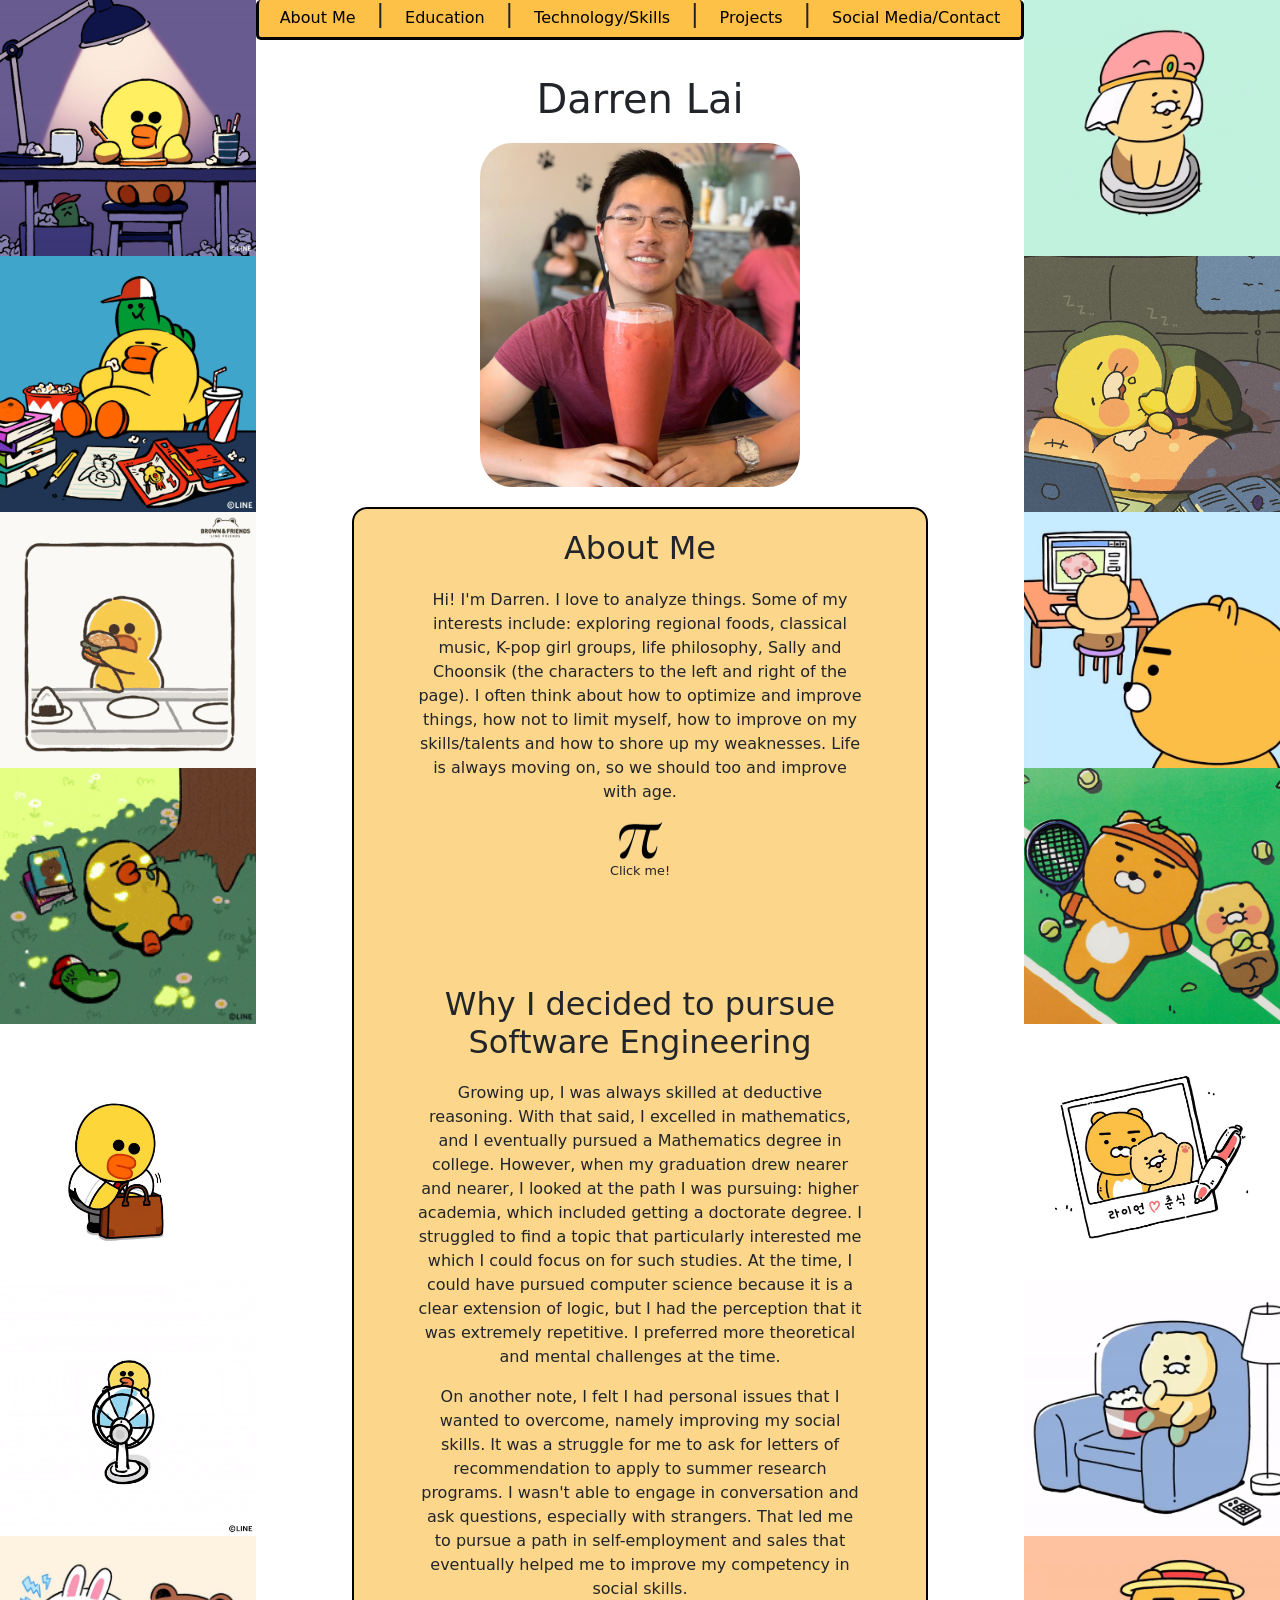
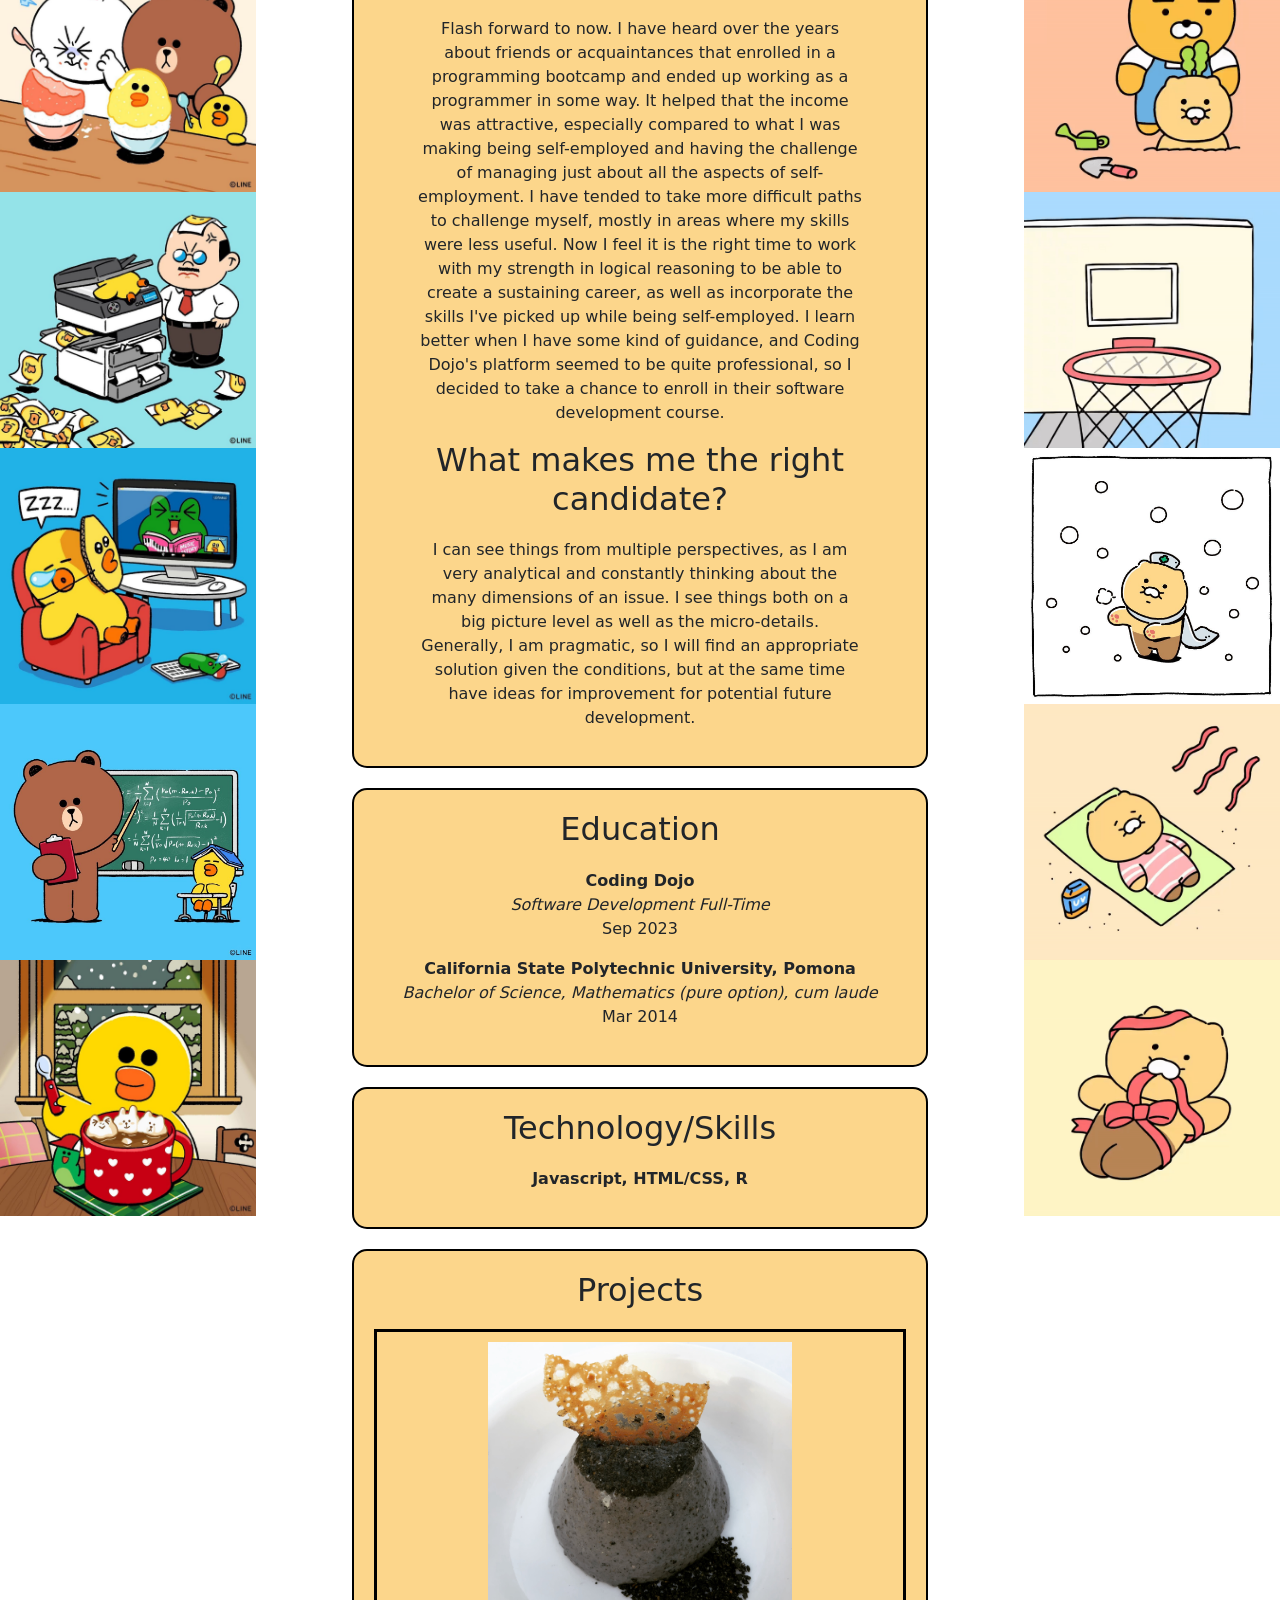
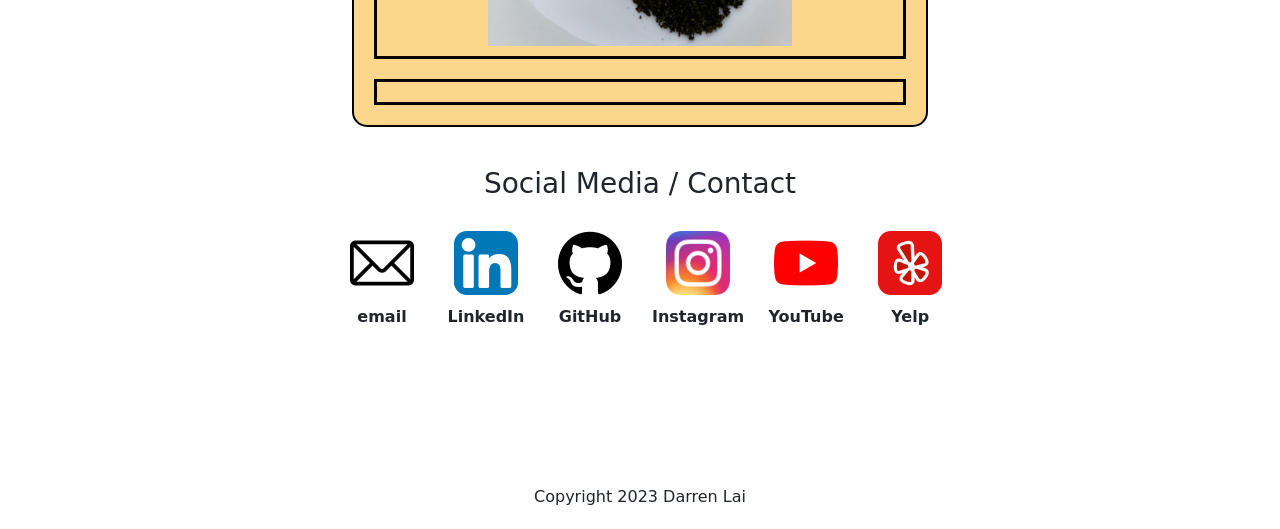
==== commit e7f7fca2: "Add files via upload" ====
--- a/index.html
+++ b/index.html
@@ -126,9 +126,12 @@
     <h2>Technology/Skills</h2>
     <p><b>Javascript, HTML/CSS, R</b></p>
   </div>
+  <!-- projects -->
   <div id="projects">
     <h2>Projects</h2>
-    <div class="projectbox"></div>
+    <div class="projectbox">
+      <img src="Lai_Darren_Portfolio_images/blacksesamepannacotta.jpg" alt="black sesame panna cotta">
+    </div>
     <div class="projectbox"></div>
   </div>
 
--- a/style.css
+++ b/style.css
@@ -42,6 +42,7 @@
     border-left: solid black;
     border-right: solid black;
     border-bottom: solid black;
+    border-radius: 5px;
   }
 
   .navScreen > a:hover {
@@ -66,11 +67,12 @@
 
   #aboutMe, #education, #techSkills, #projects {
     padding: 20px;
+    width: 45%;
   }
 
   #aboutMe {
-    padding-left: 10%;
-    padding-right: 10%;
+    padding-left: 5%;
+    padding-right: 5%;
   }
   
   /* social media section large screen */
@@ -144,6 +146,7 @@
     border-left: 1px solid black;
     border-right: 1px solid black;
     border-bottom: 1px solid black;
+    border-radius: 10px;
   }
 
   .navMobileRow > a:hover {
@@ -174,6 +177,7 @@
   
   #aboutMe, #education, #techSkills, #projects {
     padding: 10px;
+    width: 58%;
   }
   #aboutMe {
     padding-left: 5%;
@@ -229,7 +233,6 @@
 #aboutMe, #education, #techSkills, #projects {
   margin: auto;
   margin-top: 20px;
-  width: 58%;
   text-align: center;
   border: none;
   background-color: #FCD68B;
@@ -263,6 +266,10 @@
   border: solid black;
   padding: 10px;
   margin-top: 20px;
+}
+
+.projectbox > img {
+  width: 60%;
 }
 
 /* social media section (applies to all screen sizes */
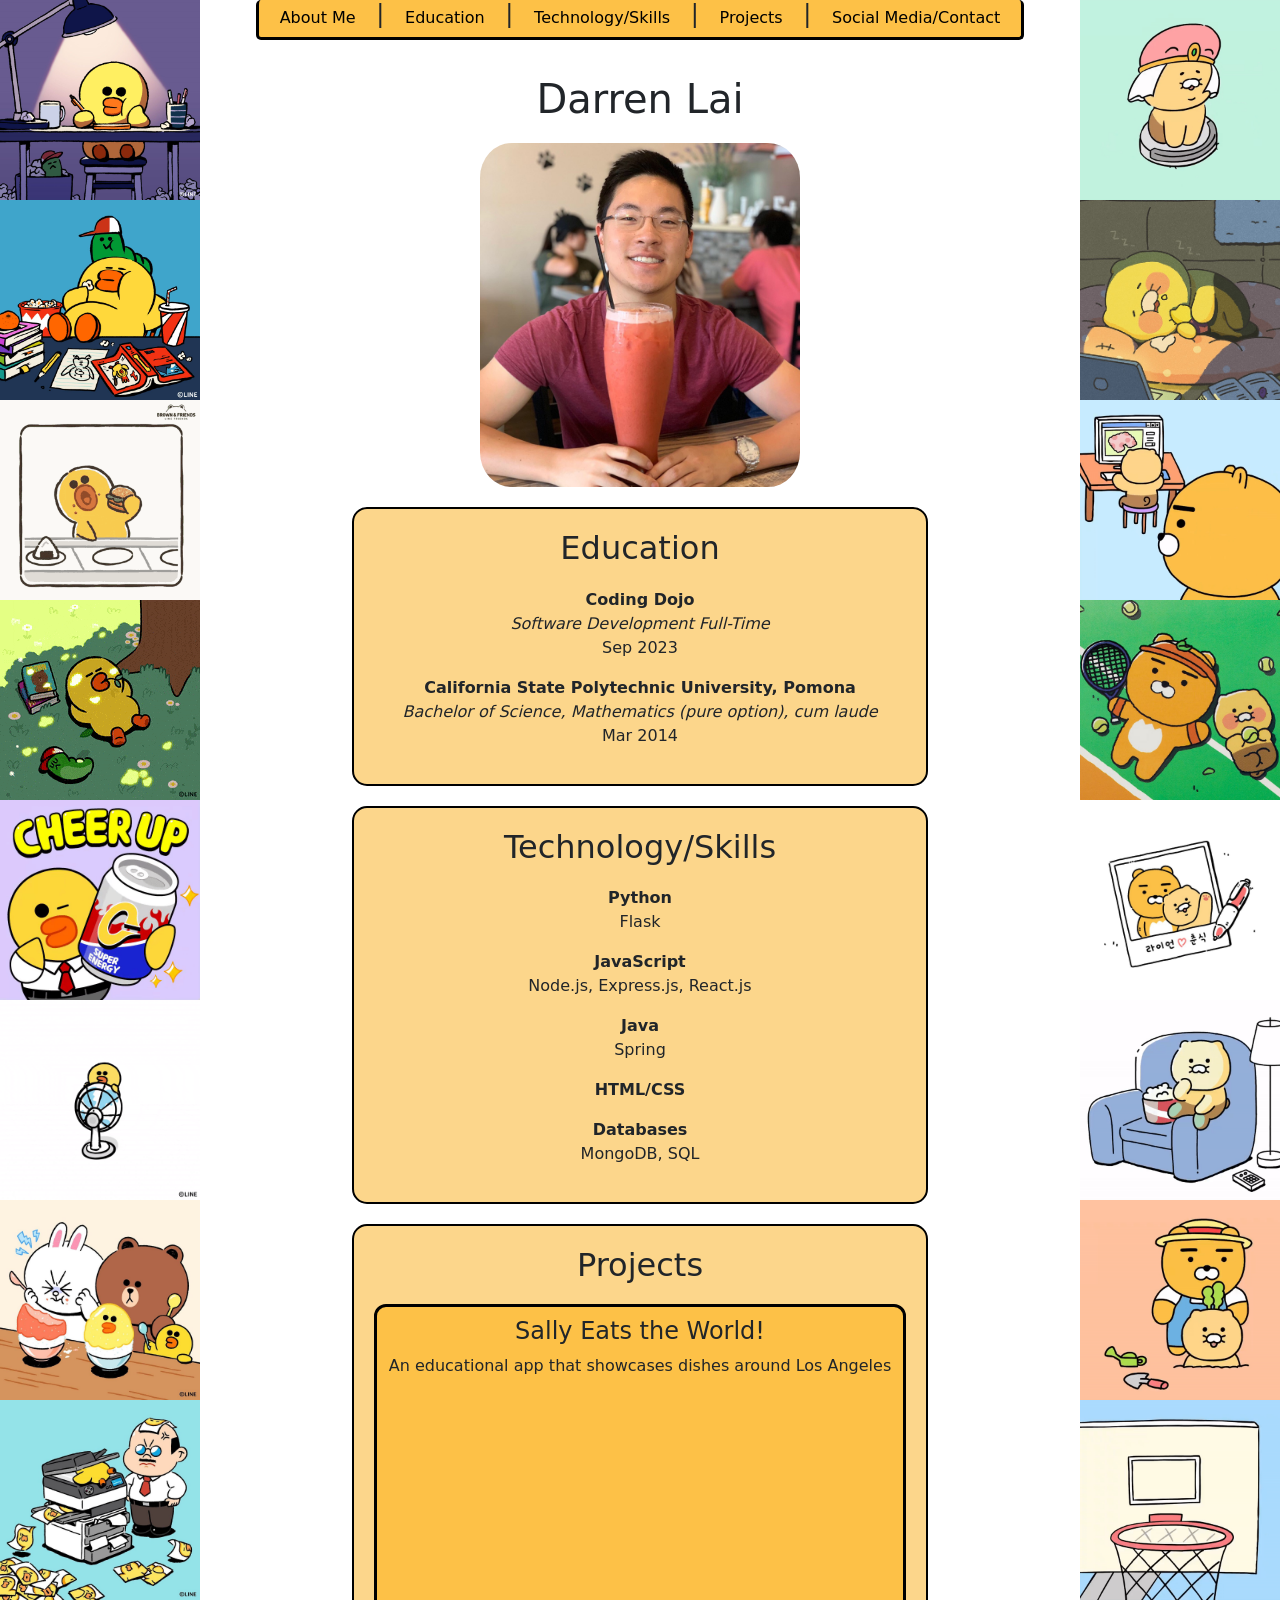
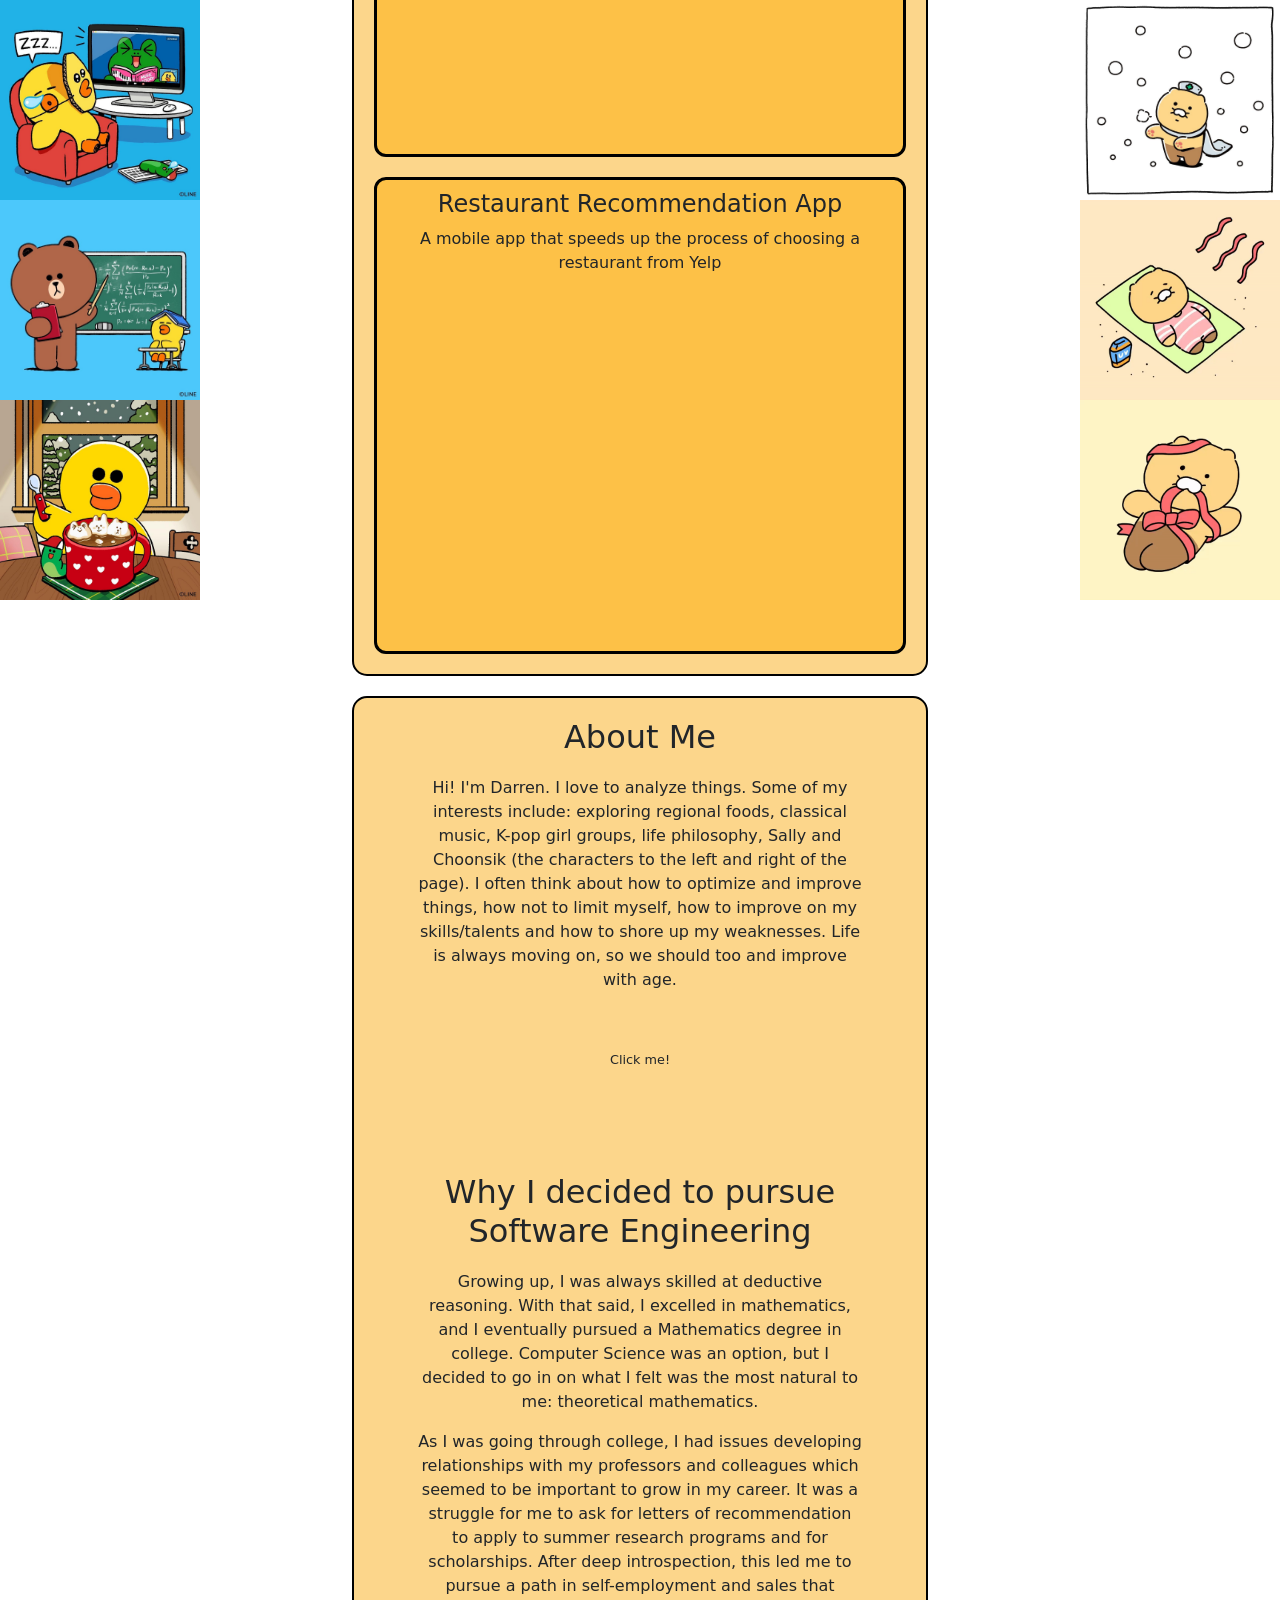
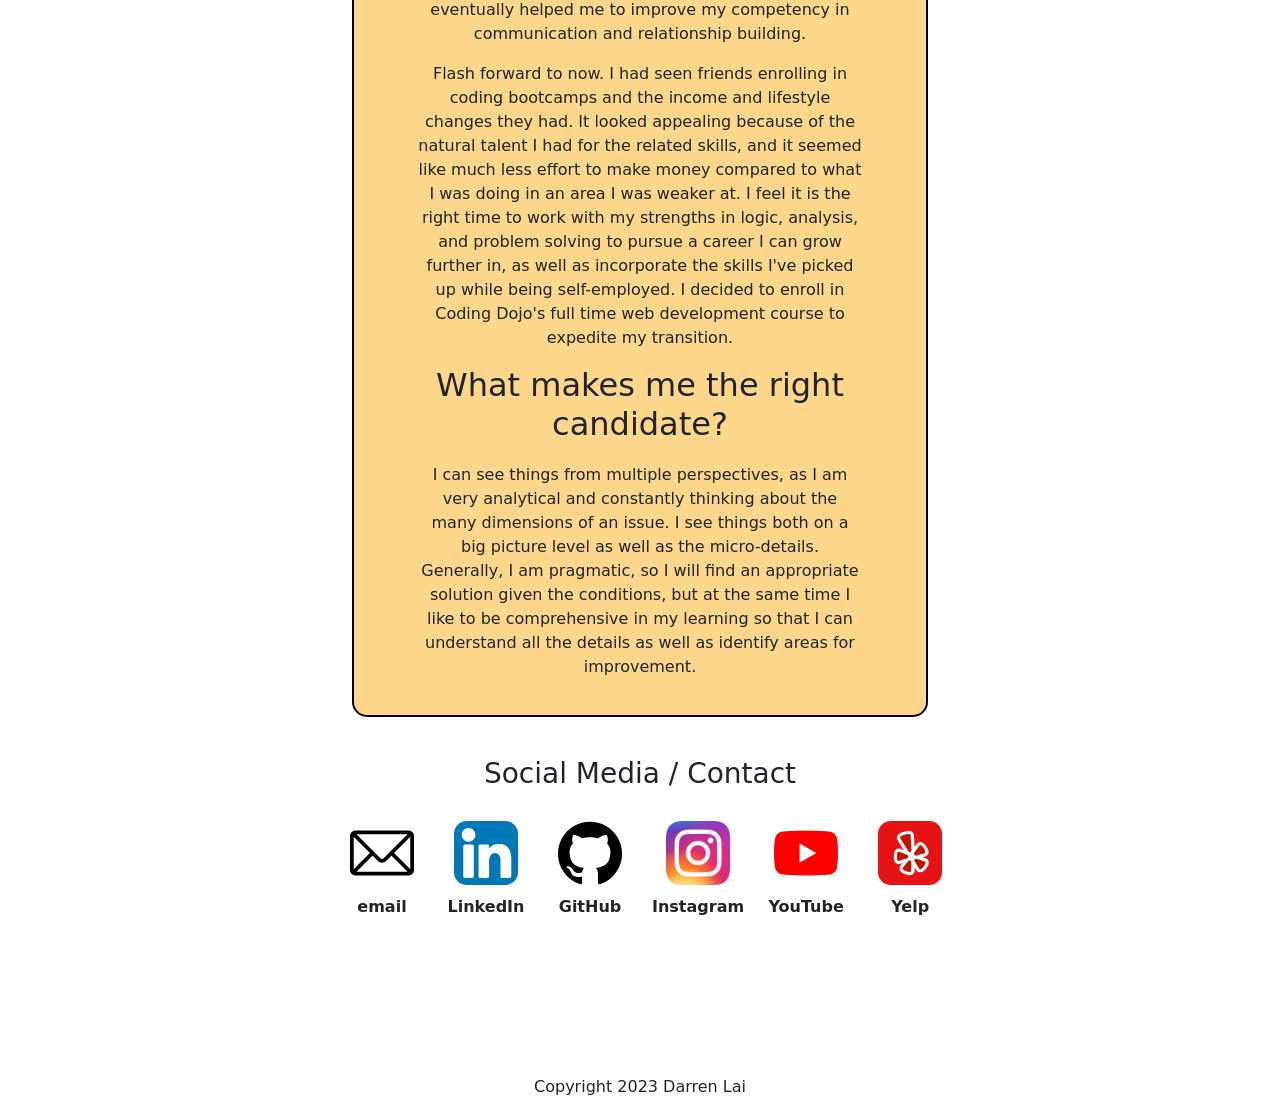
==== commit c0dbc169: "Add files via upload" ====
--- a/index.html
+++ b/index.html
@@ -1,15 +1,18 @@
 <!DOCTYPE html>
 <html lang="en">
-  <head>
-    <!-- Required meta tags -->
-    <meta charset="utf-8">
-    <meta name="viewport" content="width=device-width, initial-scale=1, shrink-to-fit=no">
-    <title>Darren Lai</title>
-    <!-- load Bootstrap -->
-    <!-- I didn't actually use Bootstrap but I liked the font so I kept this here-->
-    <link href="https://cdn.jsdelivr.net/npm/bootstrap@5.0.1/dist/css/bootstrap.min.css" rel="stylesheet" integrity="sha384-+0n0xVW2eSR5OomGNYDnhzAbDsOXxcvSN1TPprVMTNDbiYZCxYbOOl7+AMvyTG2x" crossorigin="anonymous">
-    <link rel="stylesheet" type="text/css" href="style.css">
+
+<head>
+  <!-- Required meta tags -->
+  <meta charset="utf-8">
+  <meta name="viewport" content="width=device-width, initial-scale=1, shrink-to-fit=no">
+  <title>Darren Lai</title>
+  <!-- load Bootstrap -->
+  <!-- I didn't actually use Bootstrap but I liked the font so I kept this here-->
+  <link href="https://cdn.jsdelivr.net/npm/bootstrap@5.0.1/dist/css/bootstrap.min.css" rel="stylesheet"
+    integrity="sha384-+0n0xVW2eSR5OomGNYDnhzAbDsOXxcvSN1TPprVMTNDbiYZCxYbOOl7+AMvyTG2x" crossorigin="anonymous">
+  <link rel="stylesheet" type="text/css" href="style.css">
 </head>
+
 <body>
   <!-- images on left and right side -->
   <div class="leftColumn">
@@ -39,9 +42,9 @@
     <img src="Lai_Darren_Portfolio_images/choonsik_giftwrap.gif" alt="Choonsik giftwrapped">
   </div>
 
-<!-- desktop/large screen navigation bar -->
+  <!-- desktop/large screen navigation bar -->
   <nav class="navScreen">
-    <a href="#myName">About Me</a>
+    <a href="#aboutMe">About Me</a>
     <h4>|</h4>
     <a href="#education">Education</a>
     <h4>|</h4>
@@ -51,11 +54,11 @@
     <h4>|</h4>
     <a href="#socialMedia">Social Media/Contact</a>
   </nav>
-<!-- small screen navigation -->
-<button onclick=openNav() class="navButton">
-  <img src="Lai_Darren_Portfolio_images/hamburgermenu_icon.png" alt="hamburger menu icon">
-</button>
-  <nav onclick = closeNav() class=navMobile>
+  <!-- small screen navigation -->
+  <button onclick=openNav() class="navButton">
+    <img src="Lai_Darren_Portfolio_images/hamburgermenu_icon.png" alt="hamburger menu icon">
+  </button>
+  <nav onclick=closeNav() class=navMobile>
     <div class="navMobileRow">
       <a onclick=closeNav() href="#myName">About Me</a>
       <h4>|</h4>
@@ -69,14 +72,81 @@
       <a onclick=closeNav() href="#socialMedia">Social Media/Contact</a>
     </div>
   </nav>
-<!-- Name and Profile Picture -->
+  <!-- Name and Profile Picture -->
   <h1 id="myName">Darren Lai</h1>
   <img class="profilePic" src="Lai_Darren_Portfolio_images/profilepic_main.jpg" alt="Darren profile pic">
-<!-- About Me section --> 
+
+  <!-- Education section -->
+  <div id="education">
+    <h2>Education</h2>
+    <p>
+      <b>Coding Dojo</b>
+      <br>
+      <i>Software Development Full-Time</i>
+      <br>
+      Sep 2023
+    </p>
+    <p>
+      <b>California State Polytechnic University, Pomona</b>
+      <br>
+      <i>Bachelor of Science, Mathematics (pure option), cum laude</i>
+      <br>
+      Mar 2014
+    </p>
+
+  </div>
+  <!-- technology/skills -->
+  <div id="techSkills">
+    <h2>Technology/Skills</h2>
+    <p>
+      <b>Python</b><br />
+      Flask
+    </p>
+    <p>
+      <b>JavaScript</b><br />
+      Node.js, Express.js, React.js
+    </p>
+    <p>
+      <b>Java</b><br />
+      Spring
+    </p>
+    <p><b>HTML/CSS</b></p>
+    <p>
+      <b>Databases</b><br />
+      MongoDB, SQL
+    </p>
+    <p>
+
+    </p>
+  </div>
+  <!-- projects -->
+  <div id="projects">
+    <h2>Projects</h2>
+    <div class="projectbox" style="width:100%; border-radius:12px">
+      <h4>Sally Eats the World!</h4>
+      <p>An educational app that showcases dishes around Los Angeles</p>
+      <div style="width:100%; height:350px">
+        <iframe style="max-width:400px" width="100%" height="100%" src="https://www.youtube.com/embed/Iy9ZQWMGWno">
+        </iframe>
+      </div>
+    </div>
+    <div class="projectbox" style="width:100%; border-radius:12px">
+      <h4>Restaurant Recommendation App</h4>
+      <p>A mobile app that speeds up the process of choosing a restaurant from Yelp</p>
+      <div style="width:100%; height:350px">
+        <iframe style="max-width:400px" width="100%" height="100%" src="https://www.youtube.com/embed/OQdE51V5H1c">
+        </iframe>
+      </div>
+    </div>
+  </div>
+  <!-- About Me section -->
   <div id="aboutMe">
     <h2>About Me</h2>
     <p>
-      Hi! I'm Darren. I love to analyze things. Some of my interests include: exploring regional foods, classical music, K-pop girl groups, life philosophy, Sally and Choonsik (the characters to the left and right of the page). I often think about how to optimize and improve things, how not to limit myself, how to improve on my skills/talents and how to shore up my weaknesses. Life is always moving on, so we should too and improve with age.
+      Hi! I'm Darren. I love to analyze things. Some of my interests include: exploring regional foods, classical music,
+      K-pop girl groups, life philosophy, Sally and Choonsik (the characters to the left and right of the page). I often
+      think about how to optimize and improve things, how not to limit myself, how to improve on my skills/talents and
+      how to shore up my weaknesses. Life is always moving on, so we should too and improve with age.
     </p>
     <img class="pi" onclick=showFunFact() src="Lai_Darren_Portfolio_images/transparent_blinkingpi.gif" alt="pi">
     <p class="clickMe">
@@ -89,77 +159,58 @@
     </p>
     <h2>Why I decided to pursue Software Engineering</h2>
     <p>
-      Growing up, I was always skilled at deductive reasoning. With that said, I excelled in mathematics, and I eventually pursued a Mathematics degree in college. However, when my graduation drew nearer and nearer, I looked at the path I was pursuing: higher academia, which included getting a doctorate degree. I struggled to find a topic that particularly interested me which I could focus on for such studies. At the time, I could have pursued computer science because it is a clear extension of logic, but I had the perception that it was extremely repetitive. I preferred more theoretical and mental challenges at the time.
-    </p>
-    <p>
-      On another note, I felt I had personal issues that I wanted to overcome, namely improving my social skills. It was a struggle for me to ask for letters of recommendation to apply to summer research programs. I wasn't able to engage in conversation and ask questions, especially with strangers. That led me to pursue a path in self-employment and sales that eventually helped me to improve my competency in social skills.
-    </p>
-    <p>
-      Flash forward to now. I have heard over the years about friends or acquaintances that enrolled in a programming bootcamp and ended up working as a programmer in some way. It helped that the income was attractive, especially compared to what I was making being self-employed and having the challenge of managing just about all the aspects of self-employment. I have tended to take more difficult paths to challenge myself, mostly in areas where my skills were less useful. Now I feel it is the right time to work with my strength in logical reasoning to be able to create a sustaining career, as well as incorporate the skills I've picked up while being self-employed. I learn better when I have some kind of guidance, and Coding Dojo's platform seemed to be quite professional, so I decided to take a chance to enroll in their software development course. 
+      Growing up, I was always skilled at deductive reasoning. With that said, I excelled in mathematics, and I
+      eventually pursued a Mathematics degree in college. Computer Science was an option, but I decided to go in on what
+      I felt was the most natural to me: theoretical mathematics.
+    </p>
+    <p>
+      As I was going through college, I had issues developing relationships with my professors and colleagues which
+      seemed to be important to grow in my career. It was a struggle for me to ask for letters of recommendation to
+      apply to summer research programs and for scholarships. After deep introspection, this led me to pursue a path in
+      self-employment and sales that eventually helped me to improve my competency in communication and relationship
+      building.
+    </p>
+    <p>
+      Flash forward to now. I had seen friends enrolling in coding bootcamps and the income and lifestyle changes they
+      had. It looked appealing because of the natural talent I had for the related skills, and it seemed like much less
+      effort to make money compared to what I was doing in an area I was weaker at. I feel it is the right time to work
+      with my strengths in logic, analysis, and problem solving to pursue a career I can grow further in, as well as
+      incorporate the skills I've picked up while being self-employed. I decided to enroll in Coding Dojo's full time
+      web development course to expedite my transition.
     </p>
     <h2>What makes me the right candidate?</h2>
     <p>
-      I can see things from multiple perspectives, as I am very analytical and constantly thinking about the many dimensions of an issue. I see things both on a big picture level as well as the micro-details. Generally, I am pragmatic, so I will find an appropriate solution given the conditions, but at the same time have ideas for improvement for potential future development.
-    </p>
-  </div>
-<!-- Education section -->
-  <div id="education">
-    <h2>Education</h2>
-    <p>
-      <b>Coding Dojo</b>
-      <br>
-      <i>Software Development Full-Time</i>
-      <br>
-      Sep 2023
-    </p>
-    <p>
-      <b>California State Polytechnic University, Pomona</b>
-      <br>
-      <i>Bachelor of Science, Mathematics (pure option), cum laude</i>
-      <br>
-      Mar 2014
-    </p>
-
-  </div>
-  <!-- technology/skills -->
-  <div id="techSkills">
-    <h2>Technology/Skills</h2>
-    <p><b>Javascript, HTML/CSS, R</b></p>
-  </div>
-  <!-- projects -->
-  <div id="projects">
-    <h2>Projects</h2>
-    <div class="projectbox">
-      <img src="Lai_Darren_Portfolio_images/blacksesamepannacotta.jpg" alt="black sesame panna cotta">
-    </div>
-    <div class="projectbox"></div>
-  </div>
-
+      I can see things from multiple perspectives, as I am very analytical and constantly thinking about the many
+      dimensions of an issue. I see things both on a big picture level as well as the micro-details. Generally, I am
+      pragmatic, so I will find an appropriate solution given the conditions, but at the same time I like to be
+      comprehensive in my learning so that I can understand all the details as well as identify areas for improvement.
+    </p>
+  </div>
   <!-- social media/ contact section -->
   <h3 class="socMed">Social Media / Contact</h3>
   <div id="socialMedia">
     <div onclick=email() class="socMedBox">
-        <img src="Lai_Darren_Portfolio_images/email_icon.png" alt="email icon">
+      <img src="Lai_Darren_Portfolio_images/email_icon.png" alt="email icon">
       <p>email</p>
     </div>
     <div onclick=linkedin() class="socMedBox">
-      <img  src="Lai_Darren_Portfolio_images/linkedin_icon.png" alt="LinkedIn icon">
+      <img src="Lai_Darren_Portfolio_images/linkedin_icon.png" alt="LinkedIn icon">
       <p>LinkedIn</p>
     </div>
     <div onclick=github() class="socMedBox">
-      <img  src="Lai_Darren_Portfolio_images/github_icon.png" alt="GitHub icon">
+      <img src="Lai_Darren_Portfolio_images/github_icon.png" alt="GitHub icon">
       <p>GitHub</p>
     </div>
     <div onclick=instagram() class="socMedBox">
-      <img  src="Lai_Darren_Portfolio_images/instagram_icon.webp" alt="Instagram icon">
+      <img src="Lai_Darren_Portfolio_images/instagram_icon.webp" alt="Instagram icon">
       <p>Instagram</p>
     </div>
     <div onclick=youtube() class="socMedBox">
-      <img  src="Lai_Darren_Portfolio_images/youtube_icon.png" alt="YouTube icon">
+      <img src="Lai_Darren_Portfolio_images/youtube_icon.png" alt="YouTube icon">
       <p>YouTube</p>
     </div>
     <div onclick=yelp() class="socMedBox">
-      <img  src="Lai_Darren_Portfolio_images/yelp_icon.jpg" alt="Yelp icon">
+      <img src="Lai_Darren_Portfolio_images/yelp_icon.jpg" alt="Yelp icon">
       <p>Yelp</p>
     </div>
   </div>
@@ -169,4 +220,5 @@
   </footer>
   <script src="script.js"></script>
 </body>
+
 </html>
--- a/style.css
+++ b/style.css
@@ -4,25 +4,54 @@
   padding: 0px;
   box-sizing: border-box;
 }
+
 /* images on sides */
-.leftColumn {
-  position: fixed;
-  width: 20%;
-}
-
-.rightColumn {
-  position: fixed;
-  right: 0;
-  width: 20%;
-}
-
-.leftColumn > img, .rightColumn > img {
-  width: 100%;
-  height: auto;
-}
+@media (max-width: 510px) {
+  .leftColumn {
+    visibility: hidden;
+    position: fixed;
+    width: 20%;
+  }
+
+  .rightColumn {
+    visibility: hidden;
+    position: fixed;
+    right: 0;
+    width: 20%;
+  }
+
+  .leftColumn>img,
+  .rightColumn>img {
+    width: 100%;
+    height: auto;
+  }
+}
+
+@media (min-width:511px) {
+  .leftColumn {
+    position: fixed;
+    width: 20%;
+    max-width:200px;
+  }
+
+  .rightColumn {
+    position: fixed;
+    right: 0;
+    width: 20%;
+    max-width:200px;
+  }
+
+  .leftColumn>img,
+  .rightColumn>img {
+    width: 100%;
+    height: auto;
+  }
+}
+
 
 /* for computer/larger screens */
 @media (min-width: 841px) {
+
   /* navigation */
   .navButton {
     display: none;
@@ -45,7 +74,7 @@
     border-radius: 5px;
   }
 
-  .navScreen > a:hover {
+  .navScreen>a:hover {
     text-decoration: underline;
     font-weight: bold;
   }
@@ -58,14 +87,17 @@
   .navMobile {
     display: none;
   }
-  
+
   /* profile section large screen */
   #myName {
     text-align: center;
     padding-top: 75px;
   }
 
-  #aboutMe, #education, #techSkills, #projects {
+  #aboutMe,
+  #education,
+  #techSkills,
+  #projects {
     padding: 20px;
     width: 45%;
   }
@@ -74,7 +106,7 @@
     padding-left: 5%;
     padding-right: 5%;
   }
-  
+
   /* social media section large screen */
   #socialMedia {
     display: flex;
@@ -85,33 +117,35 @@
     padding: 10px;
     margin-bottom: 100px;
   }
-  
+
   .socMedBox {
     display: block;
     text-align: center;
     margin: auto;
     padding: 10px;
   }
-  
-  .socMedBox > img {
+
+  .socMedBox>img {
     width: 5vw;
     height: 5vw;
     margin: 10px;
     border-radius: 20%;
   }
-  
-  .socMedBox > a > img {
+
+  .socMedBox>a>img {
     width: 5vw;
     height: 5vw;
   }
-  
-  .socMedBox > p {
+
+  .socMedBox>p {
     text-align: center;
     font-weight: bold;
   }
 }
-/* for smaller screens */ 
+
+/* for smaller screens */
 @media (max-width:840px) {
+
   /* navigation */
   .navButton {
     position: fixed;
@@ -121,11 +155,11 @@
     border-color: #FCD68B;
   }
 
-  .navButton > img {
+  .navButton>img {
     height: 75px;
   }
-  
-  .navButton > p {
+
+  .navButton>p {
     font-size: 12px;
   }
 
@@ -149,7 +183,7 @@
     border-radius: 10px;
   }
 
-  .navMobileRow > a:hover {
+  .navMobileRow>a:hover {
     font-weight: bold;
     text-decoration: underline;
   }
@@ -166,19 +200,25 @@
     align-items: center;
     border-bottom: solid black;
   }
+
   a {
     color: black;
   }
+
   /* profile section small screen */
   #myName {
     text-align: center;
     padding-top: 85px;
   }
-  
-  #aboutMe, #education, #techSkills, #projects {
+
+  #aboutMe,
+  #education,
+  #techSkills,
+  #projects {
     padding: 10px;
     width: 58%;
   }
+
   #aboutMe {
     padding-left: 5%;
     padding-right: 5%;
@@ -188,7 +228,7 @@
   .socMed {
     margin-bottom: 10px;
   }
-  
+
   #socialMedia {
     width: 130px;
     margin: 0px auto;
@@ -196,28 +236,43 @@
     padding: 10px;
     margin-bottom: 20px;
   }
-  
+
   .socMedBox {
     display: flex;
     justify-content: flex-start;
   }
-  
-  .socMedBox > img {
+
+  .socMedBox>img {
     width: 5vw;
     height: 5vw;
     border-radius: 20%;
   }
-  
-  .socMedBox > a > img {
+
+  .socMedBox>a>img {
     width: 5vw;
     height: 5vw;
   }
-  
-  .socMedBox > p {
+
+  .socMedBox>p {
     padding-left: 20px;
     font-weight: bold;
   }
 }
+
+@media (max-width:511px) {
+  .navButton {
+    left: 0%;
+  }
+
+  #aboutMe,
+  #education,
+  #techSkills,
+  #projects {
+    padding: 10px;
+    width: 95%;
+  }
+}
+
 /* end of screen adjustment css */
 
 /* about me section */
@@ -225,12 +280,16 @@
 .profilePic {
   display: flex;
   max-width: 25%;
+  min-width:150px;
   margin: auto;
   margin-top: 20px;
   border-radius: 10%;
 }
 
-#aboutMe, #education, #techSkills, #projects {
+#aboutMe,
+#education,
+#techSkills,
+#projects {
   margin: auto;
   margin-top: 20px;
   text-align: center;
@@ -257,7 +316,7 @@
   visibility: hidden;
 }
 
-.funFact > span {
+.funFact>span {
   color: red;
 }
 
@@ -266,9 +325,10 @@
   border: solid black;
   padding: 10px;
   margin-top: 20px;
-}
-
-.projectbox > img {
+  background-color: #FDC147;
+}
+
+.projectbox>img {
   width: 60%;
 }
 
@@ -280,7 +340,8 @@
   margin-top: 40px;
 }
 
-.socMedBox > img:hover, .socMedBox > a > img:hover {
+.socMedBox>img:hover,
+.socMedBox>a>img:hover {
   transform: scale(1.2);
 }
 
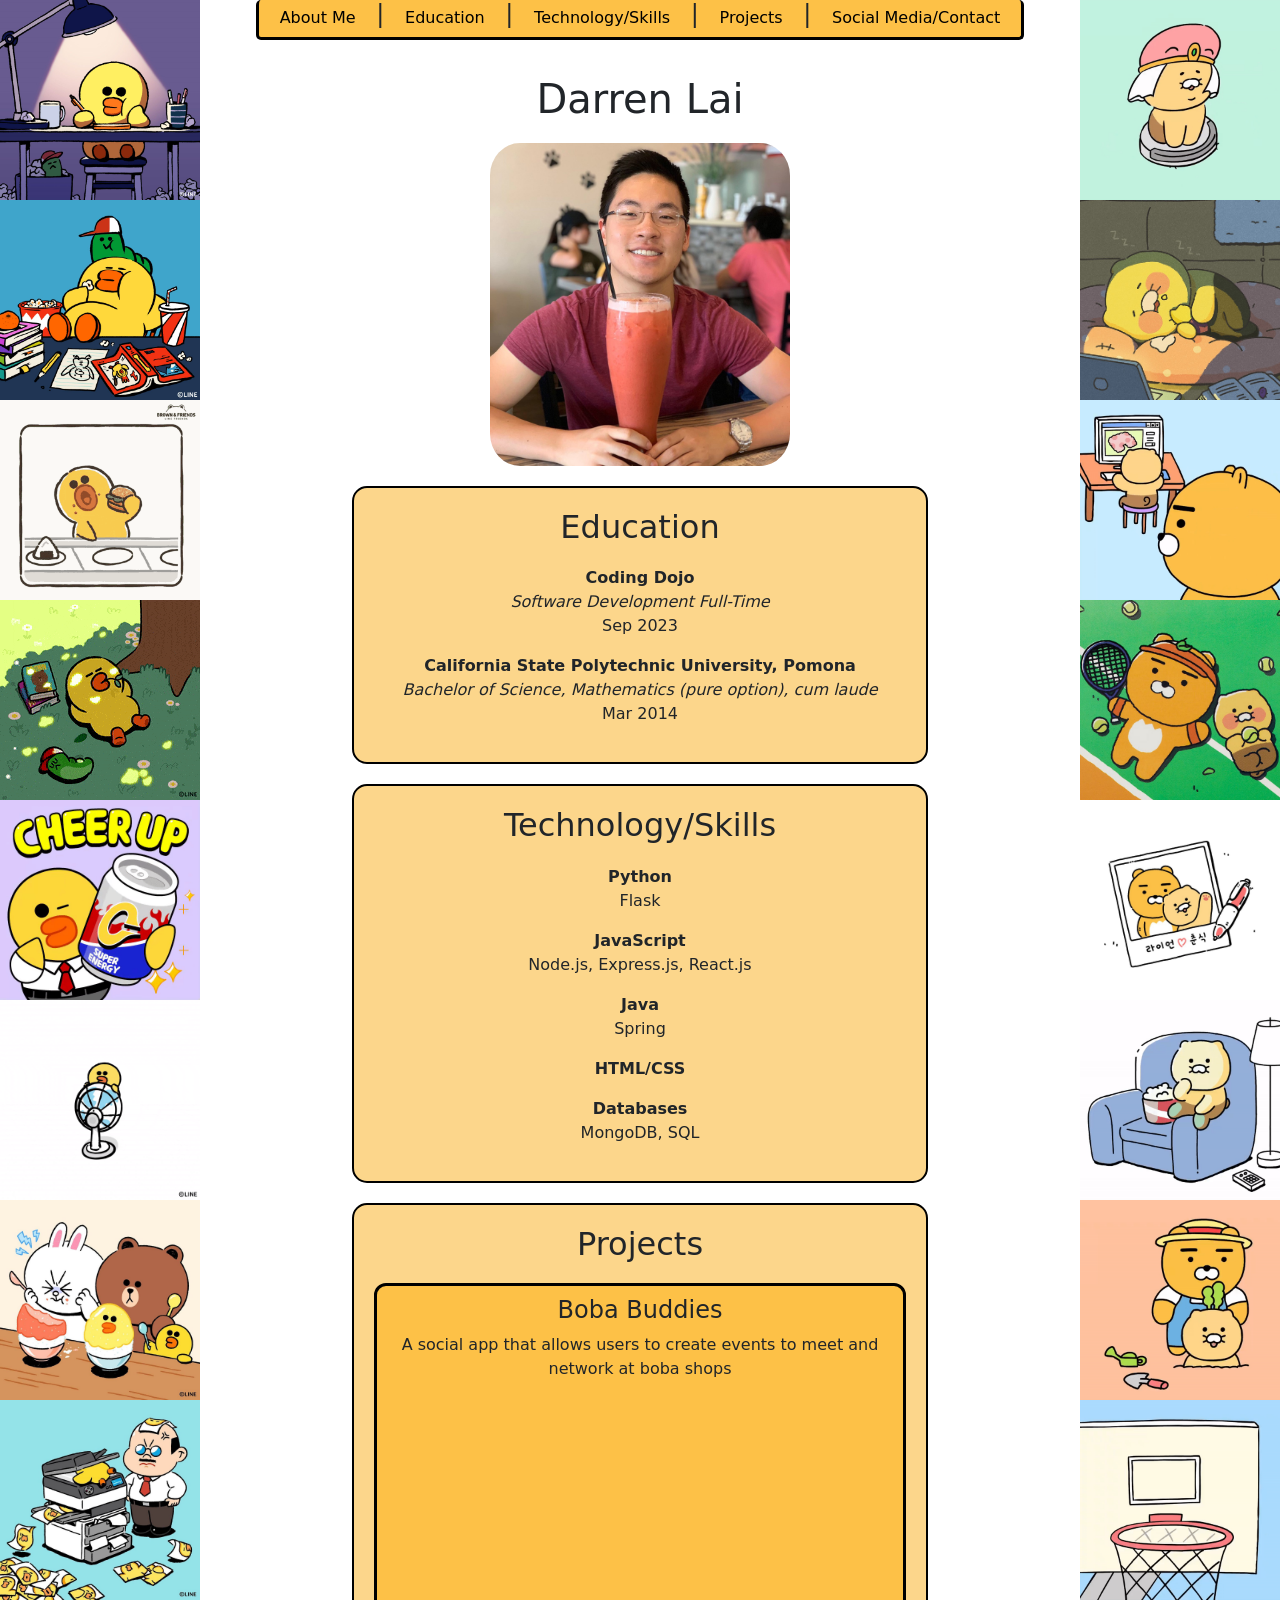
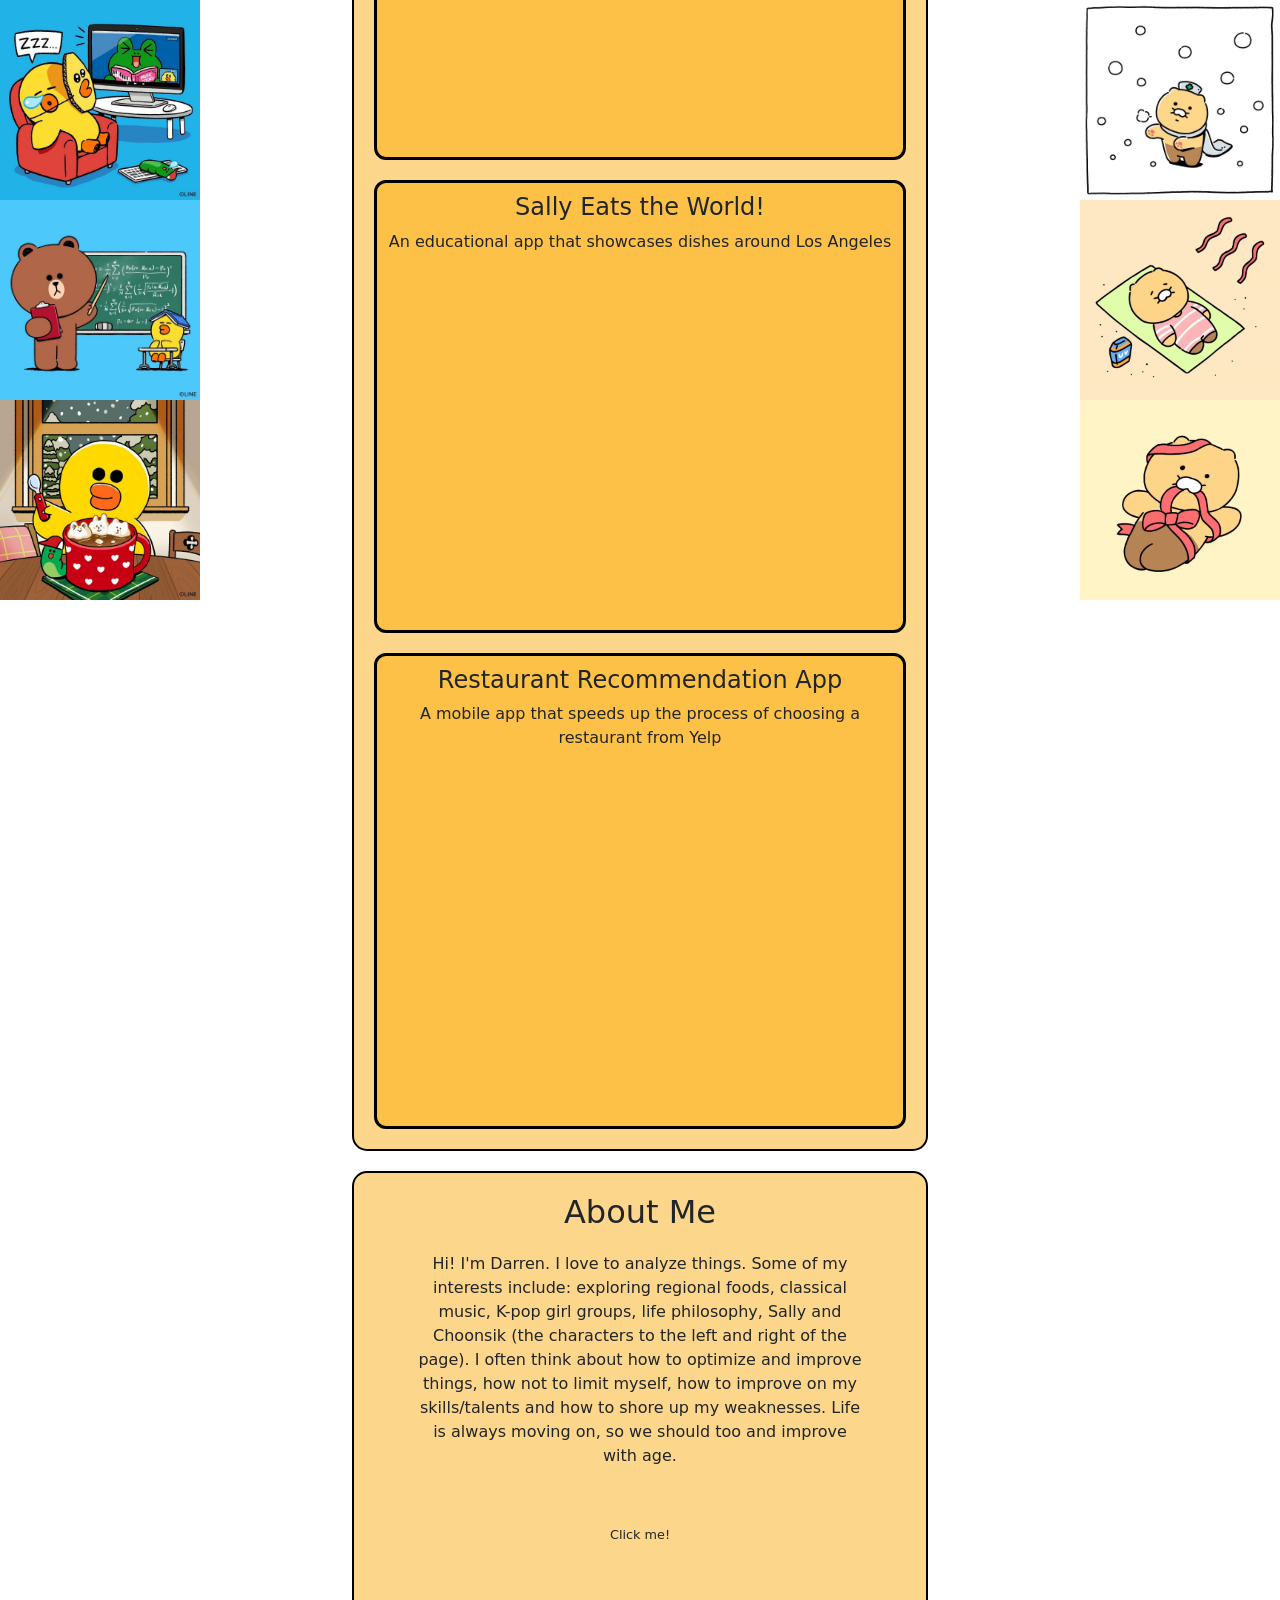
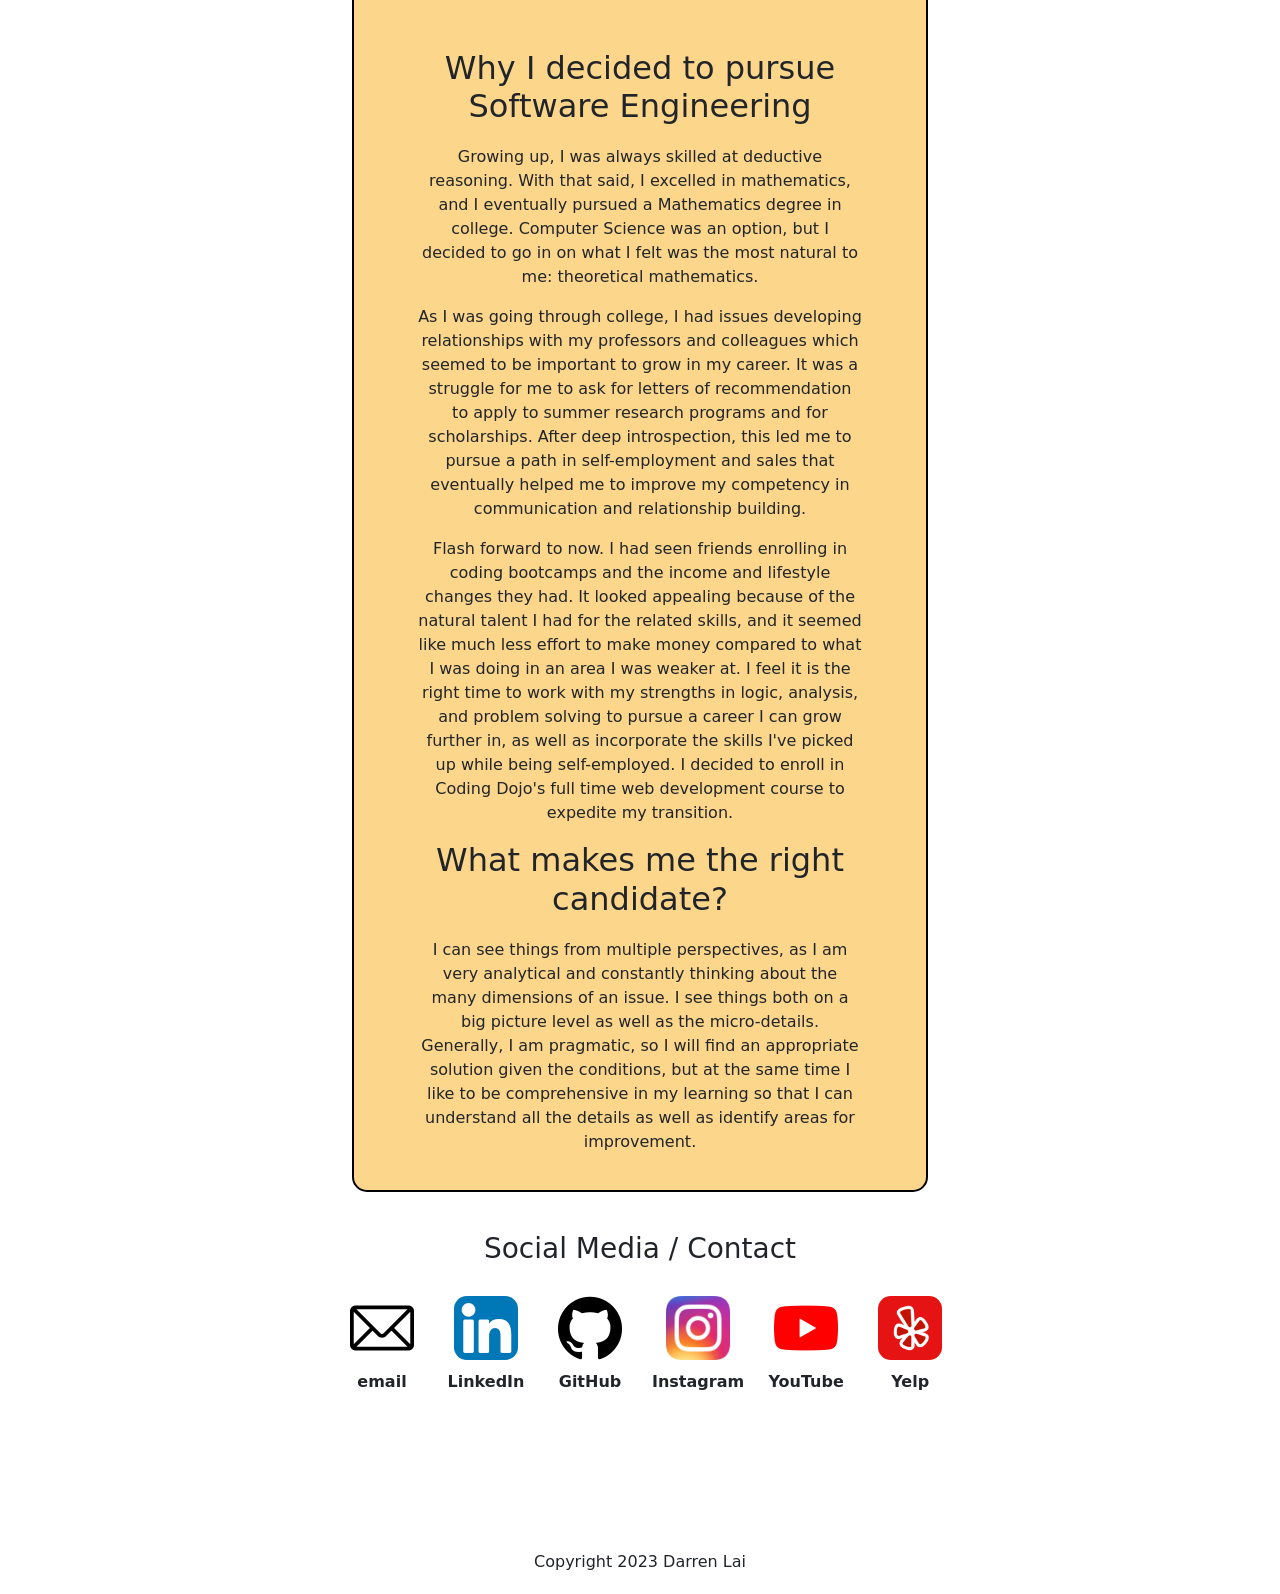
==== commit c70b8994: "Update index.html" ====
--- a/index.html
+++ b/index.html
@@ -123,6 +123,14 @@
   <div id="projects">
     <h2>Projects</h2>
     <div class="projectbox" style="width:100%; border-radius:12px">
+      <h4>Boba Buddies</h4>
+      <p>A social app that allows users to create events to meet and network at boba shops</p>
+      <div style="width:100%; height:350px">
+        <iframe style="max-width:400px" width="100%" height="100%" src="https://www.youtube.com/embed/WvSD9MsWFtc">
+        </iframe>
+      </div>
+    </div>
+    <div class="projectbox" style="width:100%; border-radius:12px">
       <h4>Sally Eats the World!</h4>
       <p>An educational app that showcases dishes around Los Angeles</p>
       <div style="width:100%; height:350px">
@@ -221,4 +229,4 @@
   <script src="script.js"></script>
 </body>
 
-</html>+</html>
--- a/style.css
+++ b/style.css
@@ -279,8 +279,9 @@
 
 .profilePic {
   display: flex;
-  max-width: 25%;
+  width: 25%;
   min-width:150px;
+  max-width:300px;
   margin: auto;
   margin-top: 20px;
   border-radius: 10%;
